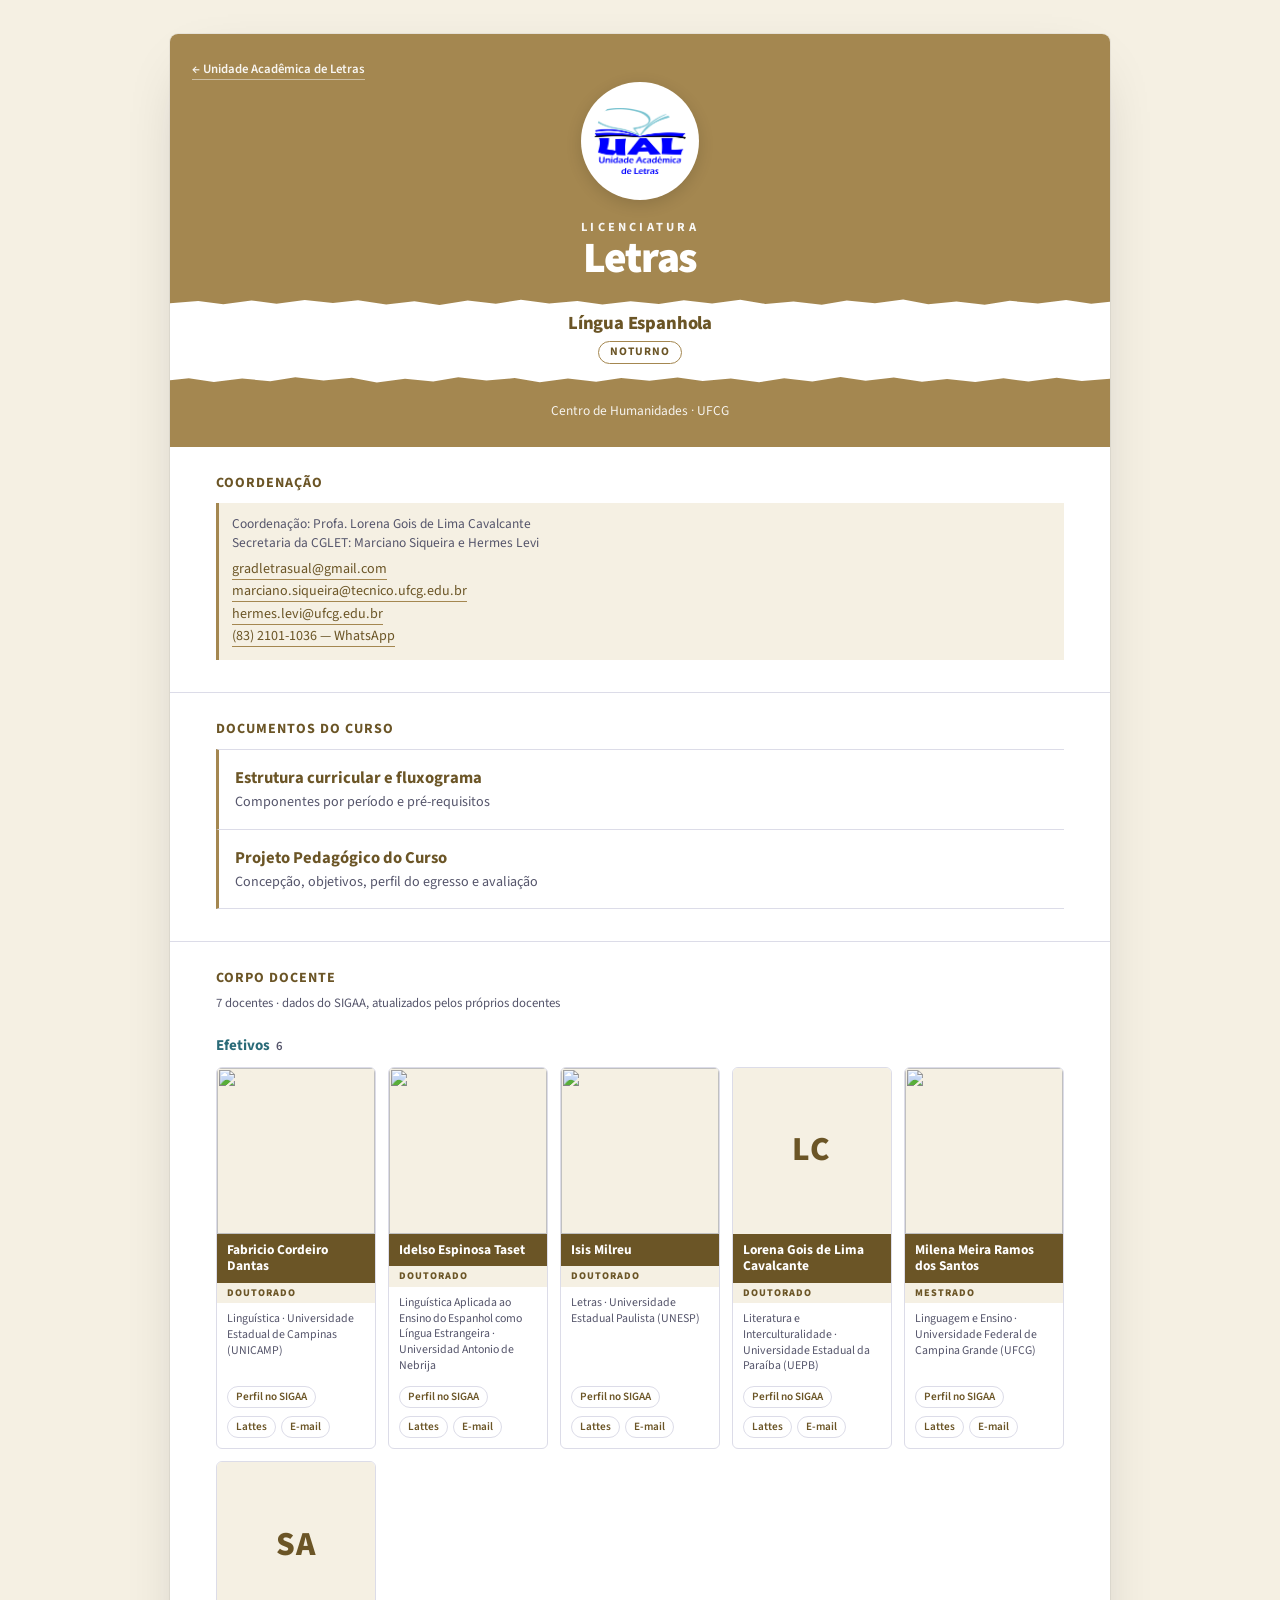
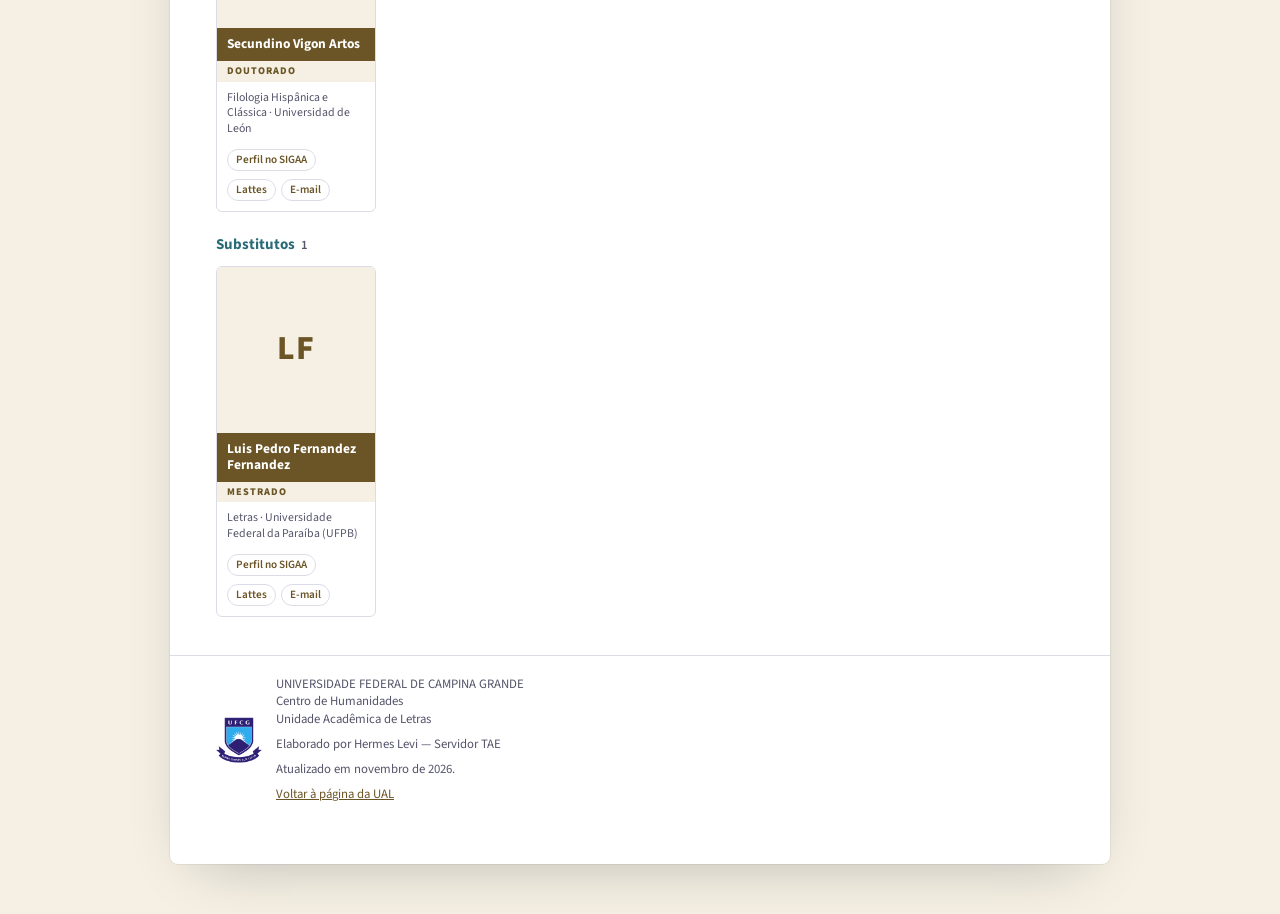
==== cursos/espanhol/index.html @ cb552399 "Capa no estilo do guia e docentes em grade de fotos Capa: selo da UAL em circulo branco, Licenciatur" ====
<!DOCTYPE html>
<html lang="pt-BR">
<head>
<meta charset="utf-8">
<meta name="viewport" content="width=device-width, initial-scale=1">
<title>Letras — Língua Espanhola (noturno) · UAL/CH · UFCG</title>
<meta name="description" content="Letras — Língua Espanhola — noturno. Estrutura curricular, Projeto Pedagógico, coordenação e corpo docente. Unidade Acadêmica de Letras, UFCG.">
<link rel="preconnect" href="https://fonts.googleapis.com">
<link rel="preconnect" href="https://fonts.gstatic.com" crossorigin>
<link href="https://fonts.googleapis.com/css2?family=Source+Sans+3:wght@400;600;700;900&display=swap" rel="stylesheet">
<link rel="stylesheet" href="../../assets/estilo.css">
<style>
  :root{--cor:#A48750;--cor-escura:#6B5526;--cor-clara:#F5F0E3}
</style>
</head>
<body>

<main class="pagina">

  <div class="capa">
    <a class="voltar" href="../../">&larr; Unidade Acadêmica de Letras</a>
    <img class="selo" src="[data-uri]" alt="">
    <p class="licenciatura">Licenciatura</p>
    <h1>Letras</h1>
    <svg class="rasgo" viewBox="0 0 300 12" preserveAspectRatio="none" aria-hidden="true">
      <path d="M0 12 L0 6.2 L9 4.1 L17 7.3 L26 3.4 L34 6.8 L43 2.9 L52 6.1 L60 3.2 L69 7.4 L78 4.3 L86 7.9 L95 3.6 L104 6.7 L112 2.8 L121 6.4 L130 3.9 L138 7.6 L147 4.2 L156 7.1 L164 3.3 L173 6.6 L182 2.7 L190 6.9 L199 4.4 L208 7.8 L216 3.5 L225 6.3 L234 2.6 L242 7.2 L251 4.6 L260 7.7 L268 3.8 L277 6.5 L286 2.9 L294 6.8 L300 4.7 L300 12 Z" fill="var(--papel)"/>
    </svg>
    <div class="faixa-curso">
      <span class="idioma">Língua Espanhola</span>
      <span class="turno">Noturno</span>
    </div>
    <svg class="rasgo rasgo-fim" viewBox="0 0 300 12" preserveAspectRatio="none" aria-hidden="true">
      <path d="M0 0 L0 5.8 L9 7.9 L17 4.7 L26 8.6 L34 5.2 L43 9.1 L52 5.9 L60 8.8 L69 4.6 L78 7.7 L86 4.1 L95 8.4 L104 5.3 L112 9.2 L121 5.6 L130 8.1 L138 4.4 L147 7.8 L156 4.9 L164 8.7 L173 5.4 L182 9.3 L190 5.1 L199 7.6 L208 4.2 L216 8.5 L225 5.7 L234 9.4 L242 4.8 L251 7.4 L260 4.3 L268 8.2 L277 5.5 L286 9.1 L294 5.2 L300 7.3 L300 0 Z" fill="var(--papel)"/>
    </svg>
    <p class="unidade">Centro de Humanidades &middot; UFCG</p>
  </div>

  <section class="grupo">
    <h2>Coordenação</h2>
    <div class="ficha">
      <p>Coordenação: Profa. Lorena Gois de Lima Cavalcante<br>Secretaria da CGLET: Marciano Siqueira e Hermes Levi</p>
      <ul>
        <li><a href="mailto:gradletrasual@gmail.com">gradletrasual@gmail.com</a></li>
        <li><a href="mailto:marciano.siqueira@tecnico.ufcg.edu.br">marciano.siqueira@tecnico.ufcg.edu.br</a></li>
        <li><a href="mailto:hermes.levi@ufcg.edu.br">hermes.levi@ufcg.edu.br</a></li>
        <li><a href="https://wa.me/558321011036" target="_blank" rel="noopener">(83) 2101-1036 &mdash; WhatsApp</a></li>
      </ul>
    </div>
  </section>

  <section class="grupo">
    <h2>Documentos do curso</h2>
    <nav class="links" aria-label="Documentos do curso">
      <a class="link" href="../../arquivos/cursos-de-letras/letras-lingua-espanhola-noturno.pdf" target="_blank" rel="noopener">
        <span class="rotulo">Estrutura curricular e fluxograma</span>
        <span class="nota">Componentes por período e pré-requisitos</span>
      </a>
      <a class="link" href="../../arquivos/cursos-de-letras/ppc-letras-lingua-espanhola-noturno.pdf" target="_blank" rel="noopener">
        <span class="rotulo">Projeto Pedagógico do Curso</span>
        <span class="nota">Concepção, objetivos, perfil do egresso e avaliação</span>
      </a>
    </nav>
  </section>

  <section class="grupo">
    <h2>Corpo docente</h2>
    <p class="aviso">7 docentes &middot; dados do SIGAA, atualizados pelos próprios docentes</p>
    <h3 class="subtitulo">Efetivos<span>6</span></h3>
    <ul class="docentes">
      <li class="docente">
        <img class="retrato" src="https://arquivos.ufcg.edu.br/arquivos/2026252011a839233973256a4e65fafc6/Screenshot_20260323_003712_Instagram.jpg" alt="" loading="lazy" referrerpolicy="no-referrer">
        <div class="corpo">
          <p class="nome">Fabricio Cordeiro Dantas</p>
          <span class="grau">Doutorado</span>
          <p class="areas">Linguística · Universidade Estadual de Campinas (UNICAMP)</p>
          <ul class="vias">
            <li><a href="https://sigaa.ufcg.edu.br/sigaa/public/docente/portal.jsf?siape=1807987" target="_blank" rel="noopener">Perfil no SIGAA</a></li>
            <li><a href="http://lattes.cnpq.br/4317349804056277" target="_blank" rel="noopener">Lattes</a></li>
            <li><a href="mailto:fabricio19@hotmail.com">E-mail</a></li>
          </ul>
        </div>
      </li>
      <li class="docente">
        <img class="retrato" src="https://arquivos.ufcg.edu.br/arquivos/20260681676b492347512cc8b05a717d2/foto.jpg" alt="" loading="lazy" referrerpolicy="no-referrer">
        <div class="corpo">
          <p class="nome">Idelso Espinosa Taset</p>
          <span class="grau">Doutorado</span>
          <p class="areas">Linguística Aplicada ao Ensino do Espanhol como Língua Estrangeira · Universidad Antonio de Nebrija</p>
          <ul class="vias">
            <li><a href="https://sigaa.ufcg.edu.br/sigaa/public/docente/portal.jsf?siape=2192683" target="_blank" rel="noopener">Perfil no SIGAA</a></li>
            <li><a href="http://lattes.cnpq.br/2636005288639730" target="_blank" rel="noopener">Lattes</a></li>
            <li><a href="mailto:etileitura@gmail.com">E-mail</a></li>
          </ul>
        </div>
      </li>
      <li class="docente">
        <img class="retrato" src="https://arquivos.ufcg.edu.br/arquivos/202621224488f22475578d89fc6a52b2f/Isis_-_foto.jpeg" alt="" loading="lazy" referrerpolicy="no-referrer">
        <div class="corpo">
          <p class="nome">Isis Milreu</p>
          <span class="grau">Doutorado</span>
          <p class="areas">Letras · Universidade Estadual Paulista (UNESP)</p>
          <ul class="vias">
            <li><a href="https://sigaa.ufcg.edu.br/sigaa/public/docente/portal.jsf?siape=1800022" target="_blank" rel="noopener">Perfil no SIGAA</a></li>
            <li><a href="http://lattes.cnpq.br/8660552379109188" target="_blank" rel="noopener">Lattes</a></li>
            <li><a href="mailto:imilreu@gmail.com">E-mail</a></li>
          </ul>
        </div>
      </li>
      <li class="docente">
        <div class="semfoto" aria-hidden="true">LC</div>
        <div class="corpo">
          <p class="nome">Lorena Gois de Lima Cavalcante</p>
          <span class="grau">Doutorado</span>
          <p class="areas">Literatura e Interculturalidade · Universidade Estadual da Paraíba (UEPB)</p>
          <ul class="vias">
            <li><a href="https://sigaa.ufcg.edu.br/sigaa/public/docente/portal.jsf?siape=1779735" target="_blank" rel="noopener">Perfil no SIGAA</a></li>
            <li><a href="http://lattes.cnpq.br/8017793000827253" target="_blank" rel="noopener">Lattes</a></li>
            <li><a href="mailto:llorylima@yahoo.com.br">E-mail</a></li>
          </ul>
        </div>
      </li>
      <li class="docente">
        <img class="retrato" src="https://arquivos.ufcg.edu.br/arquivos/2024121050471b207138047e7d21deae2/FOTO_A.jpg" alt="" loading="lazy" referrerpolicy="no-referrer">
        <div class="corpo">
          <p class="nome">Milena Meira Ramos dos Santos</p>
          <span class="grau">Mestrado</span>
          <p class="areas">Linguagem e Ensino · Universidade Federal de Campina Grande (UFCG)</p>
          <ul class="vias">
            <li><a href="https://sigaa.ufcg.edu.br/sigaa/public/docente/portal.jsf?siape=1801753" target="_blank" rel="noopener">Perfil no SIGAA</a></li>
            <li><a href="http://lattes.cnpq.br/4252347093445172" target="_blank" rel="noopener">Lattes</a></li>
            <li><a href="mailto:milena.mr@gmail.com">E-mail</a></li>
          </ul>
        </div>
      </li>
      <li class="docente">
        <div class="semfoto" aria-hidden="true">SA</div>
        <div class="corpo">
          <p class="nome">Secundino Vigon Artos</p>
          <span class="grau">Doutorado</span>
          <p class="areas">Filologia Hispânica e Clássica · Universidad de León</p>
          <ul class="vias">
            <li><a href="https://sigaa.ufcg.edu.br/sigaa/public/docente/portal.jsf?siape=1071922" target="_blank" rel="noopener">Perfil no SIGAA</a></li>
            <li><a href="http://lattes.cnpq.br/9777041327467174" target="_blank" rel="noopener">Lattes</a></li>
            <li><a href="mailto:secundinoufcg@gmail.com">E-mail</a></li>
          </ul>
        </div>
      </li>
    </ul>
    <h3 class="subtitulo">Substitutos<span>1</span></h3>
    <ul class="docentes">
      <li class="docente">
        <div class="semfoto" aria-hidden="true">LF</div>
        <div class="corpo">
          <p class="nome">Luis Pedro Fernandez Fernandez</p>
          <span class="grau">Mestrado</span>
          <p class="areas">Letras · Universidade Federal da Paraíba (UFPB)</p>
          <ul class="vias">
            <li><a href="https://sigaa.ufcg.edu.br/sigaa/public/docente/portal.jsf?siape=1363119" target="_blank" rel="noopener">Perfil no SIGAA</a></li>
            <li><a href="http://lattes.cnpq.br/7218208818245071" target="_blank" rel="noopener">Lattes</a></li>
            <li><a href="mailto:luisfernaf@gmail.com">E-mail</a></li>
          </ul>
        </div>
      </li>
    </ul>
  </section>

  <footer>
    <img src="[data-uri]" alt="">
    <div class="creditos">
      <p>UNIVERSIDADE FEDERAL DE CAMPINA GRANDE<br>Centro de Humanidades<br>Unidade Acadêmica de Letras</p>
      <p>Elaborado por Hermes Levi — Servidor TAE</p>
      <p>Atualizado em novembro de 2026.</p>
      <p><a href="../../">Voltar à página da UAL</a></p>
    </div>
  </footer>

</main>
</body>
</html>
---- assets/estilo.css ----
/* ---------------------------------------------------------------
   UAL/CH — estilo compartilhado
   As cores de cada curso entram por variáveis definidas na página:
   --cor (marca), --cor-escura (texto), --cor-clara (fundos)
   --------------------------------------------------------------- */
:root{
  --azul:#0000FF;
  --azul-fosco:#26418F;
  --verde-livro:#2A6B78;
  --azul-livro:#78C2CF;
  --azul-livro-claro:#E4F2F5;
  --tinta:#0C0C1A;
  --tinta-suave:#55556B;
  --papel:#FFFFFF;
  --linha:#DCDCE8;
  /* padrão, sobrescrito em cada curso */
  --cor:#0000FF;
  --cor-escura:#26418F;
  --cor-clara:#E4F2F5;
}
*{box-sizing:border-box}
html{-webkit-text-size-adjust:100%}
body{
  margin:0;
  /* o fundo recebe a cor do curso, bem diluída; a folha fica branca por cima */
  background:var(--cor-clara);
  background-attachment:fixed;
  color:var(--tinta);
  font-family:"Source Sans 3",-apple-system,BlinkMacSystemFont,"Segoe UI",Roboto,sans-serif;
  font-size:17px;
  line-height:1.45;
  -webkit-font-smoothing:antialiased;
}
/* a .pagina nao tem recuo lateral: quem recua sao os filhos.
   Assim a capa ocupa a largura toda sem margem negativa, que
   estourava a tela em telas estreitas. */
.pagina{
  max-width:560px;
  margin:0 auto;
  padding:0 0 60px;
  background:var(--papel);
  box-shadow:0 0 0 1px rgba(12,12,26,.05), 0 20px 60px -28px rgba(12,12,26,.30);
}
.pagina > section,
.pagina > footer{padding-left:22px;padding-right:22px}

/* ---------- telas largas: aproveita o espaço lateral ---------- */
@media (min-width:1000px){
  body{padding:34px 0 50px}
  .pagina{max-width:940px;border-radius:8px;overflow:hidden}
  .pagina > section,
  .pagina > footer{padding-left:46px;padding-right:46px}
  .capa{padding:46px 46px 40px}
  .capa h1{font-size:2.4rem}
}

/* ---------- capa do curso ----------
   Estrutura inspirada nos guias informativos: selo da UAL em circulo
   branco, "Licenciatura", o nome grande e o idioma numa faixa clara. */
.capa{
  background:var(--cor);
  color:#fff;
  padding:26px 22px 26px;
  text-align:center;
}
.capa .voltar{
  display:inline-block;
  float:left;
  font-size:.8rem;
  font-weight:600;
  color:#fff;
  text-decoration:none;
  opacity:.92;
  border-bottom:1px solid rgba(255,255,255,.5);
}
.capa .voltar:hover{opacity:1}
.capa .selo{
  display:block;
  clear:both;
  width:118px;
  height:118px;
  margin:22px auto 0;
  padding:13px;
  background:#fff;
  border-radius:50%;
  object-fit:contain;
  box-shadow:0 4px 16px rgba(0,0,0,.14);
}
.capa .licenciatura{
  margin:18px 0 0;
  font-size:.78rem;
  font-weight:700;
  letter-spacing:.26em;
  text-transform:uppercase;
  opacity:.94;
}
.capa h1{
  margin:1px 0 0;
  font-size:2.7rem;
  line-height:1.02;
  font-weight:900;
  letter-spacing:-.03em;
}
/* borda irregular em SVG: o efeito de papel rasgado do guia,
   sem virar imagem — escala em qualquer largura e pesa ~1 KB */
.rasgo{
  display:block;
  width:calc(100% + 44px);
  margin:16px -22px -1px;
  height:12px;
}
.rasgo-fim{margin:-1px -22px 0;transform:scaleX(-1)}
.faixa-curso{
  margin:0 -22px;
  padding:4px 22px 10px;
  background:var(--papel);
  color:var(--cor-escura);
}
.faixa-curso .idioma{
  display:block;
  font-size:1.16rem;
  font-weight:800;
  line-height:1.2;
  letter-spacing:-.01em;
}
.faixa-curso .turno{
  display:inline-block;
  margin-top:7px;
  padding:2px 11px;
  border:1.5px solid var(--cor);
  border-radius:999px;
  font-size:.72rem;
  font-weight:700;
  letter-spacing:.08em;
  text-transform:uppercase;
  color:var(--cor-escura);
}
.capa .unidade{margin:16px 0 0;font-size:.84rem;opacity:.9}

/* ---------- blocos ---------- */
.grupo{margin-top:32px;padding-top:26px;border-top:1px solid var(--linha)}
.grupo:first-of-type{margin-top:26px;padding-top:0;border-top:0}
.grupo h2{
  margin:0 0 10px;
  font-size:.88rem;
  font-weight:700;
  letter-spacing:.07em;
  text-transform:uppercase;
  color:var(--cor-escura);
}
.grupo .aviso{margin:-4px 0 12px;font-size:.8rem;color:var(--tinta-suave)}

.ficha{
  margin:0 0 4px;
  padding:11px 13px;
  background:var(--cor-clara);
  border-left:3px solid var(--cor);
}
.ficha p{margin:0;font-size:.84rem;color:var(--tinta-suave)}
.ficha ul{list-style:none;padding:0;margin:6px 0 0;font-size:.88rem}
.ficha li{margin:0 0 2px}
.ficha a{color:var(--cor-escura);text-decoration:none;border-bottom:1px solid var(--cor)}
.ficha a:hover{border-bottom-width:2px}
.ficha a:focus-visible{outline:2px solid var(--cor);outline-offset:2px}

/* ---------- links de documento ---------- */
.links{display:flex;flex-direction:column}
.link{
  display:block;
  padding:16px 14px 16px 16px;
  border-bottom:1px solid var(--linha);
  border-left:3px solid var(--cor);
  color:inherit;
  text-decoration:none;
  transition:background-color .16s ease;
}
.link:first-child{border-top:1px solid var(--linha)}
.link:hover,.link:focus-visible{background:var(--cor-clara)}
.link:focus-visible{outline:2px solid var(--cor);outline-offset:2px}
.rotulo{display:block;font-size:1.04rem;font-weight:700;color:var(--cor-escura)}
.nota{display:block;margin-top:2px;font-size:.88rem;color:var(--tinta-suave)}
.link.pendente{cursor:default}
.link.pendente:hover{background:transparent}
.pendente .rotulo{color:var(--tinta-suave)}
.pendente .rotulo::after{
  content:"em breve";
  display:inline-block;margin-left:8px;padding:1px 7px;
  border:1px solid var(--linha);border-radius:3px;
  font-size:.66rem;font-weight:600;color:var(--tinta-suave);vertical-align:middle;
}

/* ---------- docentes ---------- */
.subtitulo{
  margin:22px 0 10px;
  font-size:.94rem;
  font-weight:700;
  color:var(--verde-livro);
}
.subtitulo span{
  font-weight:600;
  font-size:.8rem;
  color:var(--tinta-suave);
  margin-left:6px;
}
/* ---------- grade de docentes ----------
   Retrato em cima, plaquinha escura com o nome, dados abaixo. */
.docentes{
  list-style:none;padding:0;margin:0;
  display:grid;
  grid-template-columns:repeat(auto-fill,minmax(158px,1fr));
  gap:12px;
  align-items:start;
}
.docente{
  display:flex;flex-direction:column;
  padding:0;
  border:1px solid var(--linha);
  border-radius:6px;
  overflow:hidden;
  background:#fff;
  height:100%;
}
.docente .retrato{
  display:block;width:100%;height:166px;
  object-fit:cover;object-position:center 22%;
  background:var(--cor-clara);
  border:0;border-radius:0;
}
.docente .semfoto{
  width:100%;height:166px;
  background:var(--cor-clara);
  color:var(--cor-escura);
  display:flex;align-items:center;justify-content:center;
  font-size:2.1rem;font-weight:800;letter-spacing:.03em;
}
.docente .corpo{display:flex;flex-direction:column;flex:1;min-width:0}
.docente .nome{
  margin:0;
  background:var(--cor-escura);color:#fff;
  padding:8px 10px;
  font-size:.84rem;font-weight:700;line-height:1.22;
}
.docente .grau{
  display:block;
  background:var(--cor-clara);color:var(--cor-escura);
  padding:3px 10px;
  font-size:.64rem;font-weight:800;
  letter-spacing:.1em;text-transform:uppercase;
}
.docente .areas{
  margin:0;padding:8px 10px 0;
  font-size:.74rem;color:var(--tinta-suave);line-height:1.32;
}
.docente .vias{
  list-style:none;margin:auto 0 0;padding:9px 10px 10px;
  display:flex;flex-wrap:wrap;gap:5px;
}
.docente .vias a{
  display:inline-block;padding:2px 8px;
  border:1px solid var(--linha);border-radius:999px;
  font-size:.7rem;font-weight:600;
  color:var(--cor-escura);text-decoration:none;
}
.docente .vias a:hover{border-color:var(--cor);background:var(--cor-clara)}
.docente .vias a:focus-visible{outline:2px solid var(--cor);outline-offset:2px}

/* ---------- rodapé ---------- */
footer{
  margin-top:38px;padding-top:20px;
  border-top:1px solid var(--linha);
  display:flex;align-items:center;gap:14px;
}
footer img{width:46px;height:auto;flex:none}
footer p{margin:0;font-size:.8rem;color:var(--tinta-suave);line-height:1.35}
.creditos p + p{margin-top:8px}
footer a{color:var(--cor-escura)}

@media (prefers-reduced-motion:reduce){*{transition:none !important}}
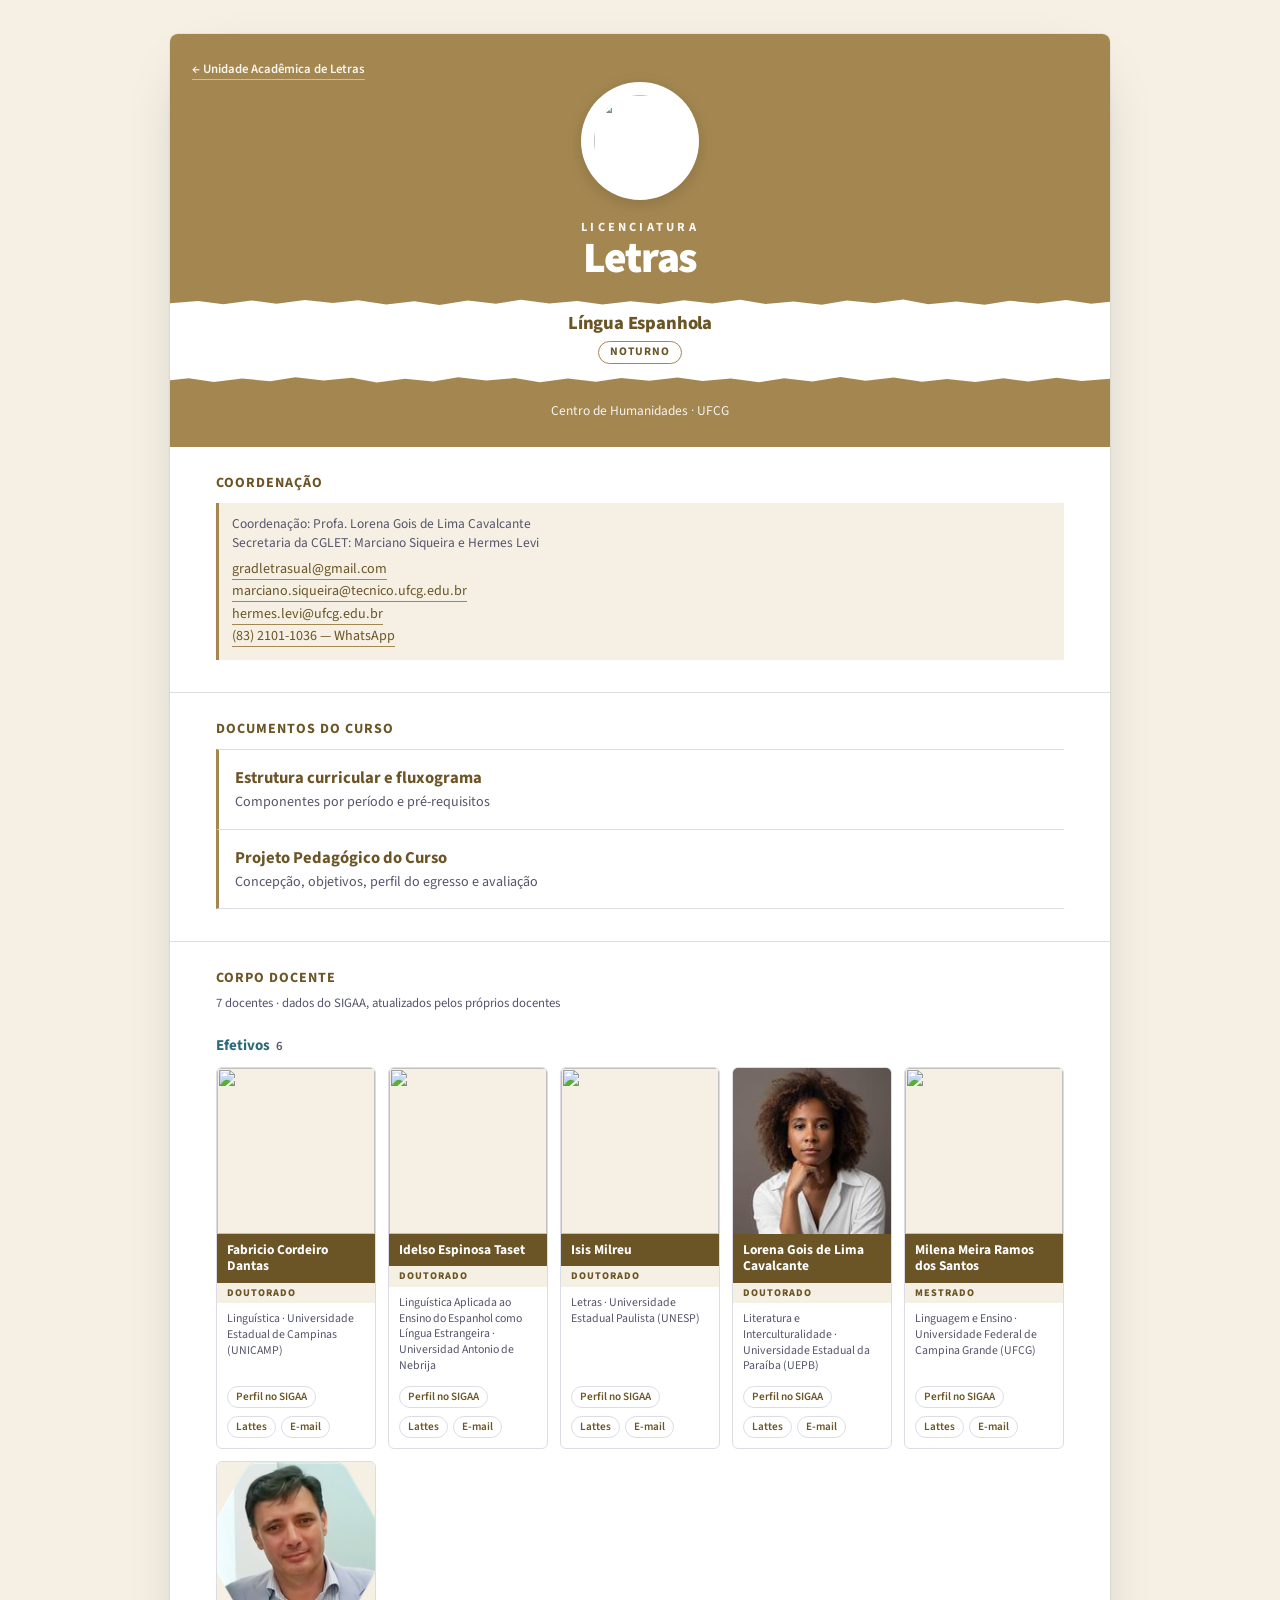
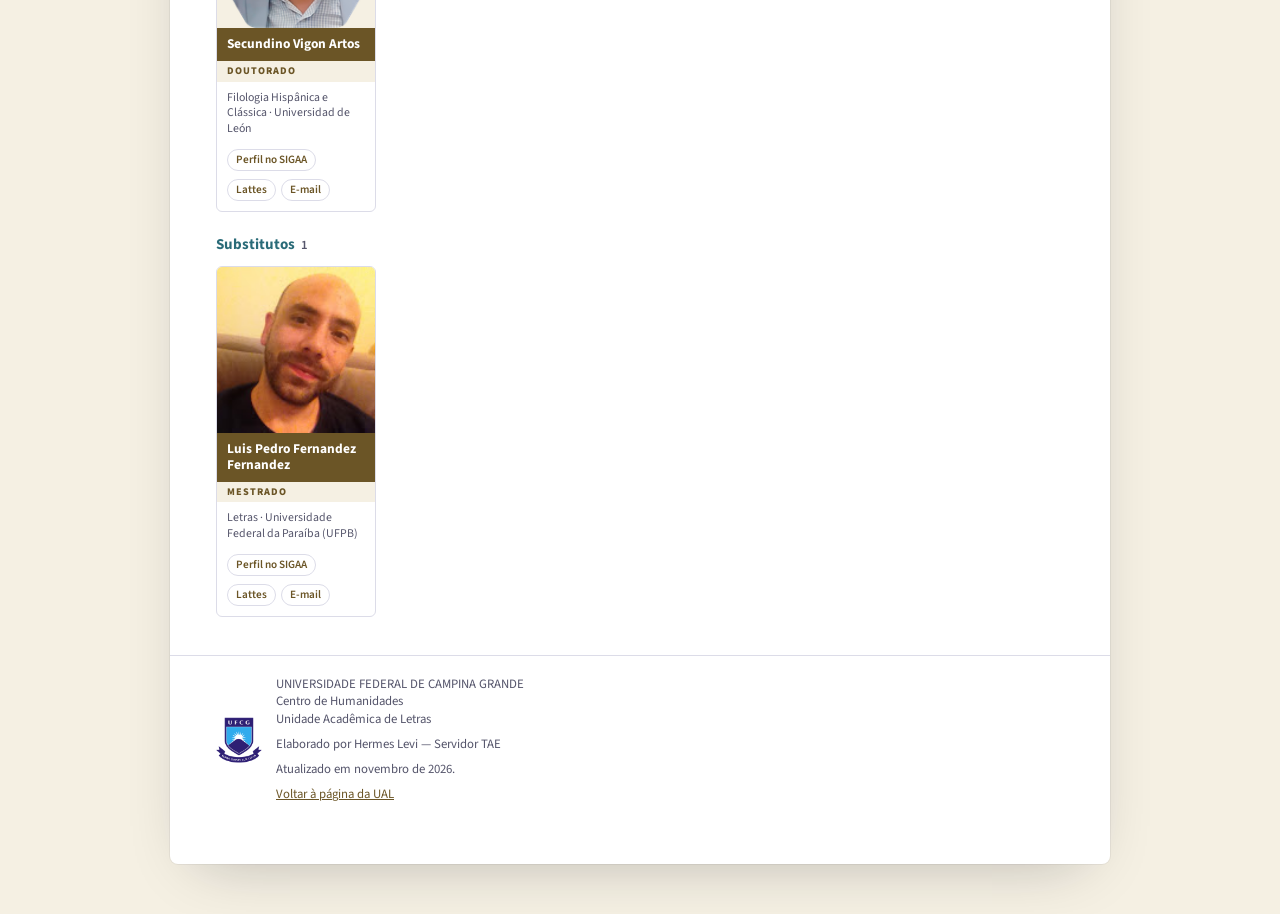
==== commit bf92094a: "Usa fotos dos guias informativos para quem nao tem foto no SIGAA Lorena Gois, Secundino Vigon e Luis" ====
--- a/cursos/espanhol/index.html
+++ b/cursos/espanhol/index.html
@@ -8,7 +8,7 @@
 <link rel="preconnect" href="https://fonts.googleapis.com">
 <link rel="preconnect" href="https://fonts.gstatic.com" crossorigin>
 <link href="https://fonts.googleapis.com/css2?family=Source+Sans+3:wght@400;600;700;900&display=swap" rel="stylesheet">
-<link rel="stylesheet" href="../../assets/estilo.css">
+<link rel="stylesheet" href="../../assets/estilo.css?v=20261105001005">
 <style>
   :root{--cor:#A48750;--cor-escura:#6B5526;--cor-clara:#F5F0E3}
 </style>
@@ -19,7 +19,7 @@
 
   <div class="capa">
     <a class="voltar" href="../../">&larr; Unidade Acadêmica de Letras</a>
-    <img class="selo" src="[data-uri]" alt="">
+    <img class="selo" src="" alt="">
     <p class="licenciatura">Licenciatura</p>
     <h1>Letras</h1>
     <svg class="rasgo" viewBox="0 0 300 12" preserveAspectRatio="none" aria-hidden="true">
@@ -107,7 +107,7 @@
         </div>
       </li>
       <li class="docente">
-        <div class="semfoto" aria-hidden="true">LC</div>
+        <img class="retrato" src="../../assets/docentes/lorena-gois-de-lima-cavalcante.jpg" alt="" loading="lazy">
         <div class="corpo">
           <p class="nome">Lorena Gois de Lima Cavalcante</p>
           <span class="grau">Doutorado</span>
@@ -133,7 +133,7 @@
         </div>
       </li>
       <li class="docente">
-        <div class="semfoto" aria-hidden="true">SA</div>
+        <img class="retrato" src="../../assets/docentes/secundino-vigon-artos.png" alt="" loading="lazy">
         <div class="corpo">
           <p class="nome">Secundino Vigon Artos</p>
           <span class="grau">Doutorado</span>
@@ -149,7 +149,7 @@
     <h3 class="subtitulo">Substitutos<span>1</span></h3>
     <ul class="docentes">
       <li class="docente">
-        <div class="semfoto" aria-hidden="true">LF</div>
+        <img class="retrato" src="../../assets/docentes/luis-pedro-fernandez-fernandez.png" alt="" loading="lazy">
         <div class="corpo">
           <p class="nome">Luis Pedro Fernandez Fernandez</p>
           <span class="grau">Mestrado</span>
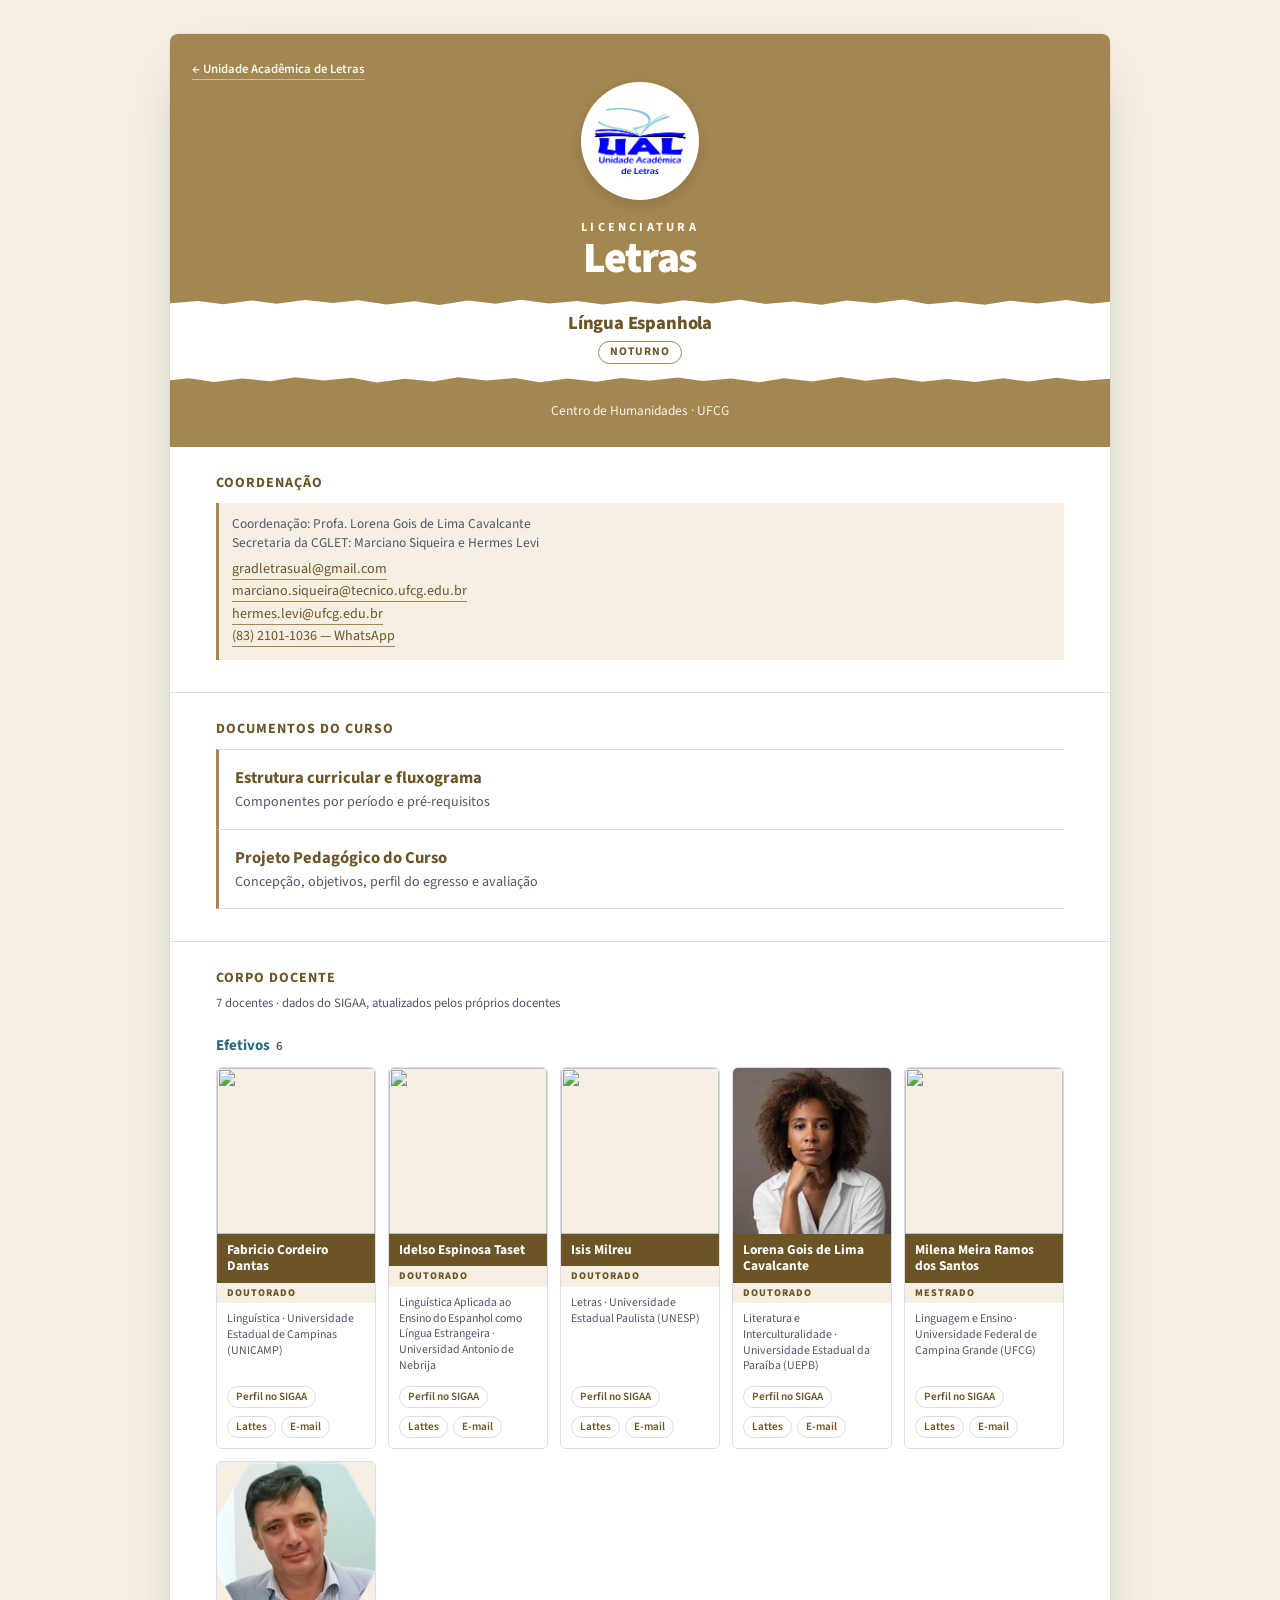
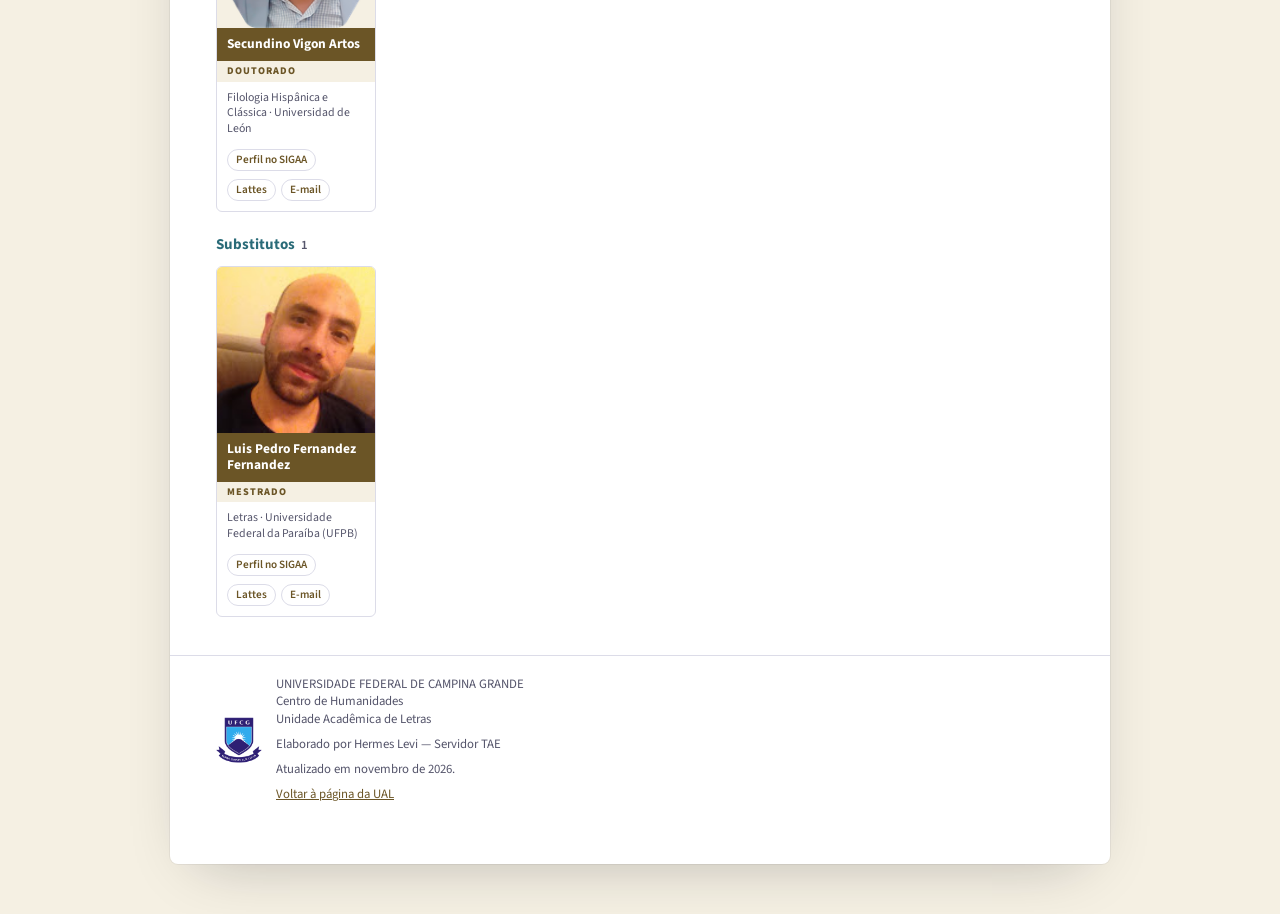
==== commit 69a2b596: "Corrige a logo nas paginas de curso e inclui o CALET O gerador procurava a logo por class="marca", n" ====
--- a/cursos/espanhol/index.html
+++ b/cursos/espanhol/index.html
@@ -19,7 +19,7 @@
 
   <div class="capa">
     <a class="voltar" href="../../">&larr; Unidade Acadêmica de Letras</a>
-    <img class="selo" src="" alt="">
+    <img class="selo" src="[data-uri]" alt="">
     <p class="licenciatura">Licenciatura</p>
     <h1>Letras</h1>
     <svg class="rasgo" viewBox="0 0 300 12" preserveAspectRatio="none" aria-hidden="true">
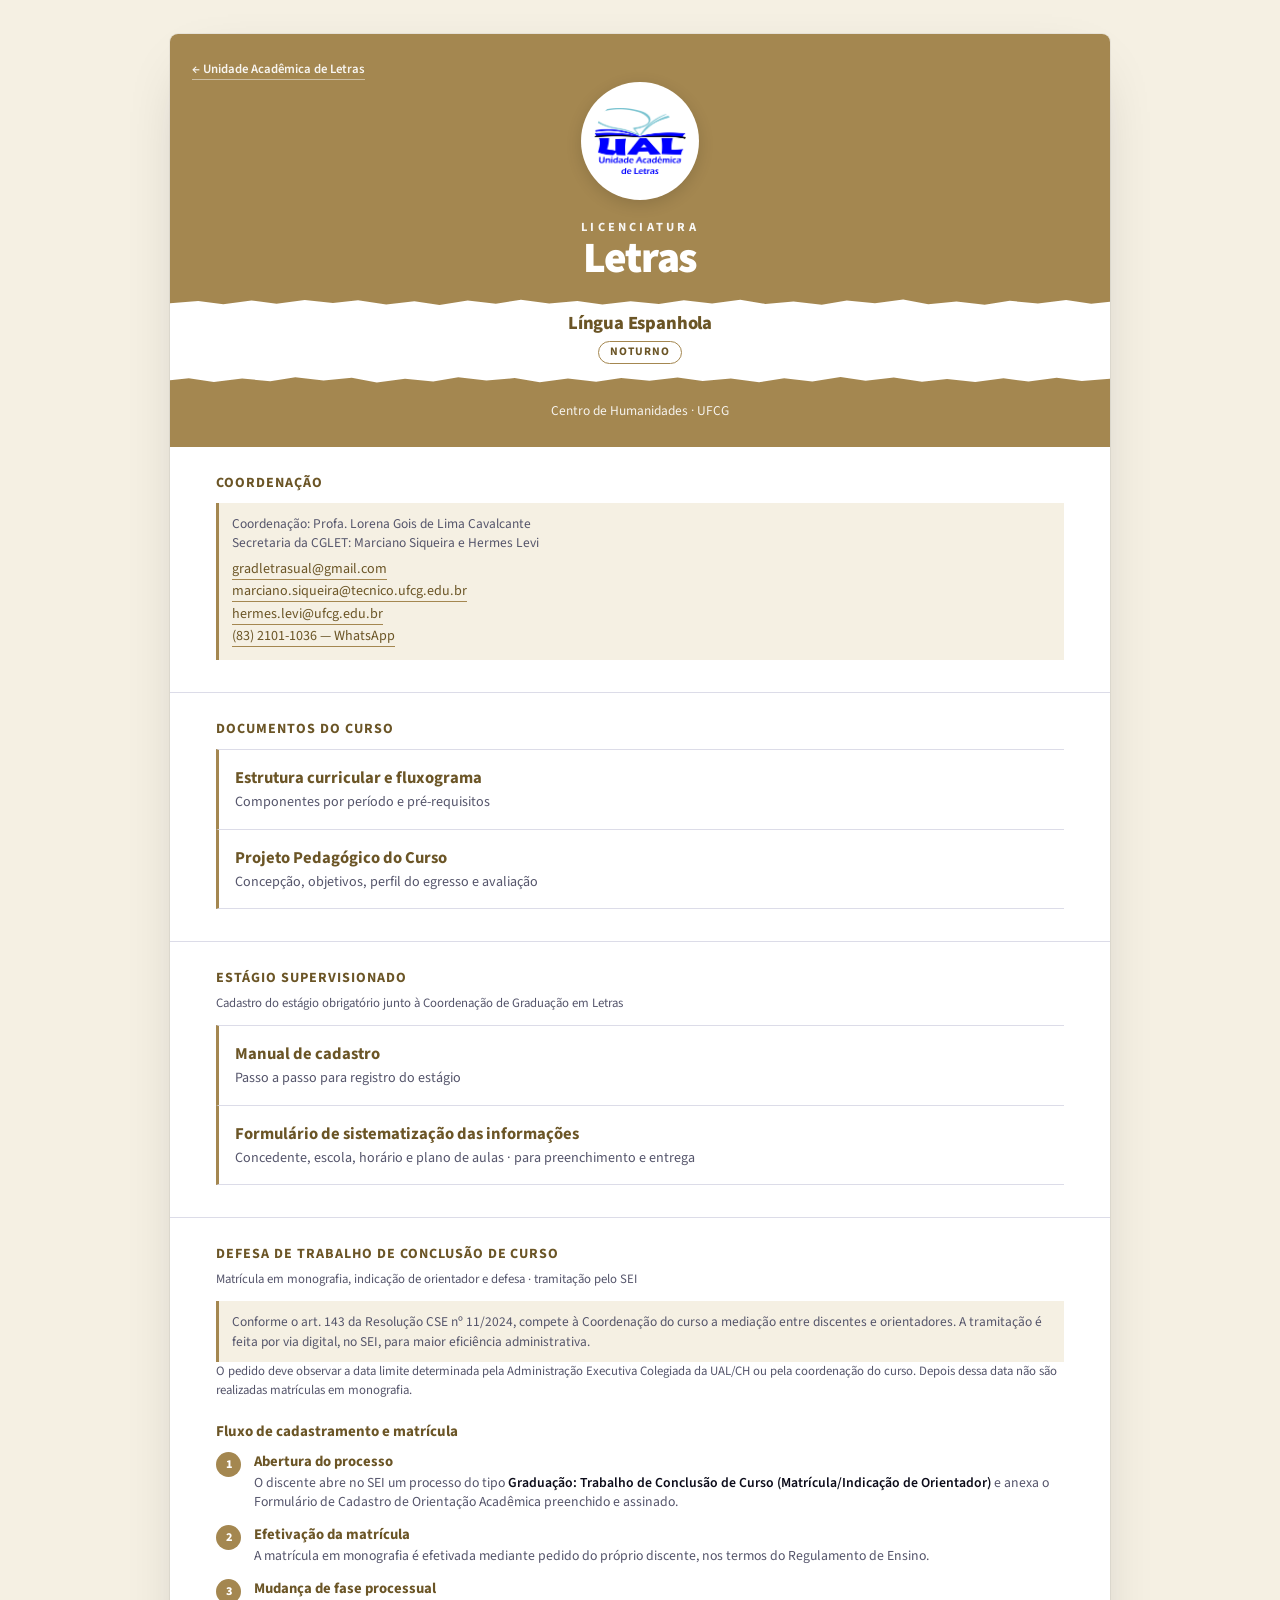
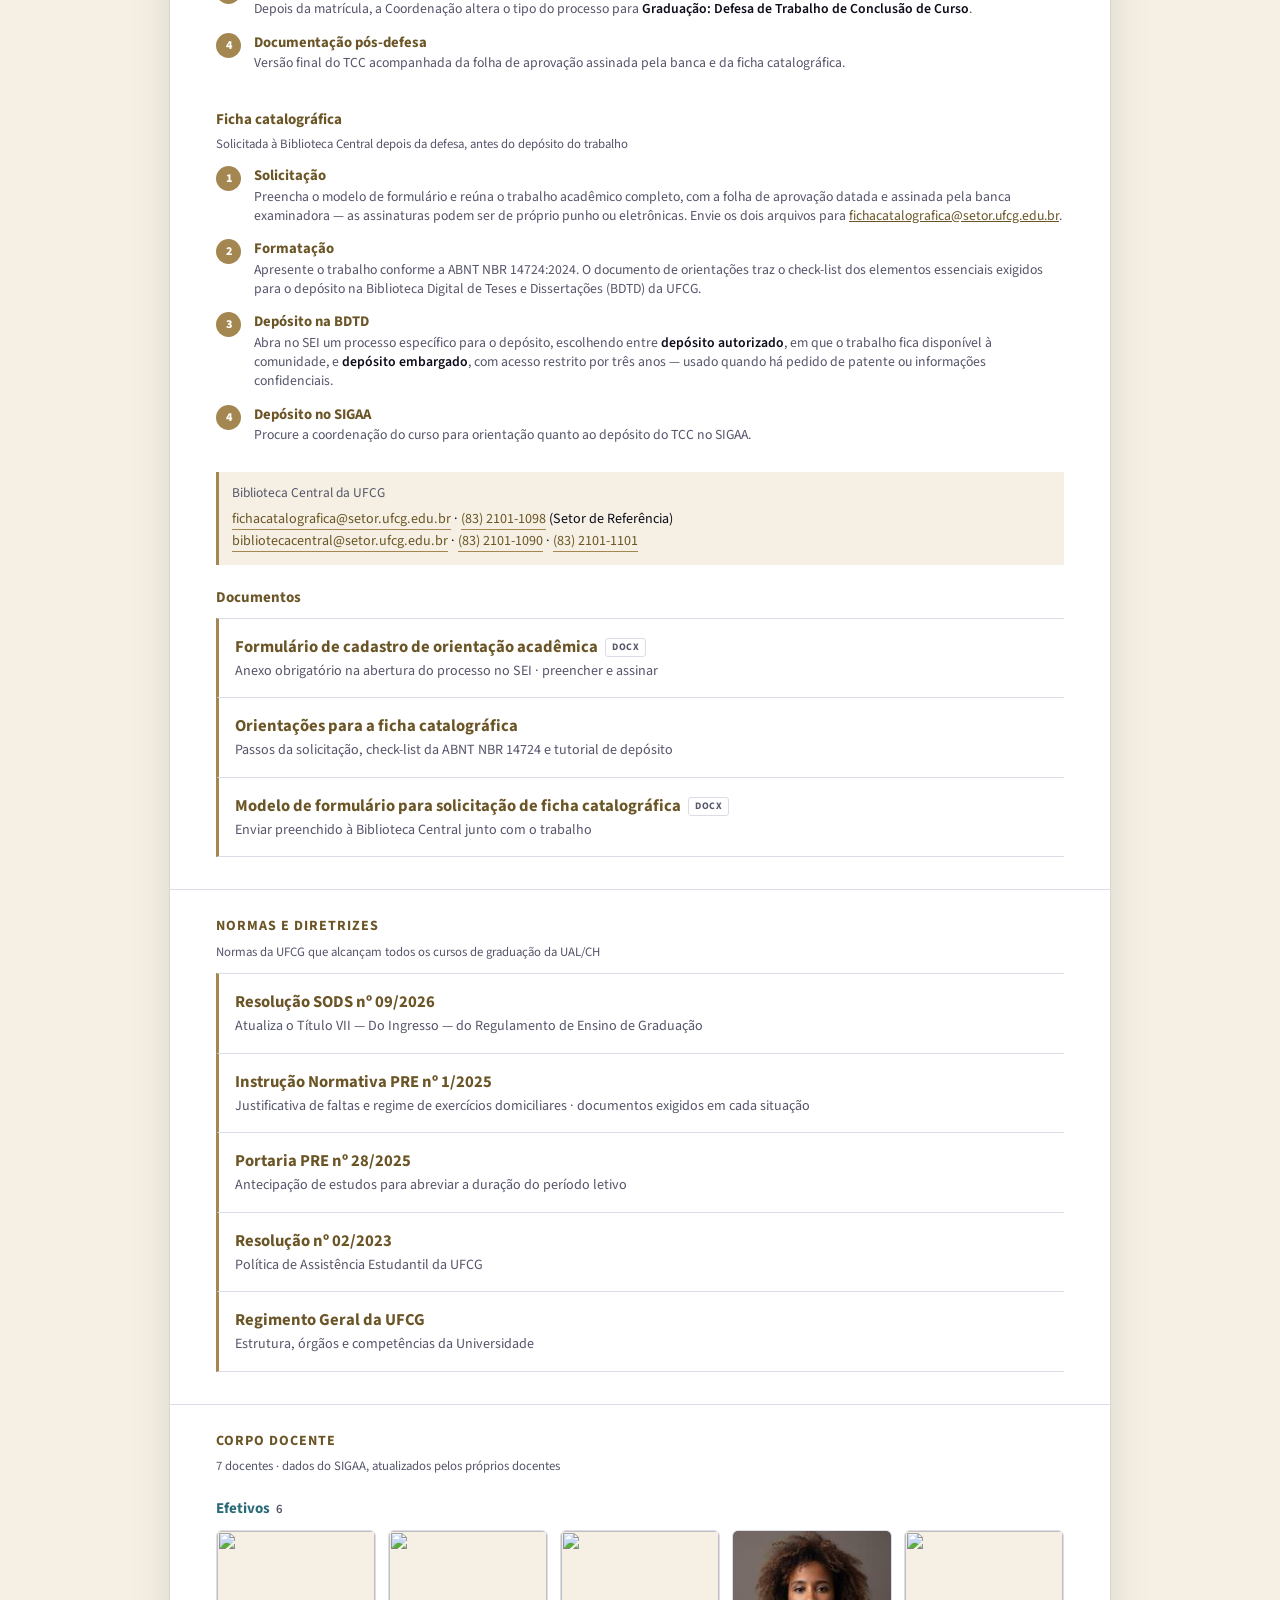
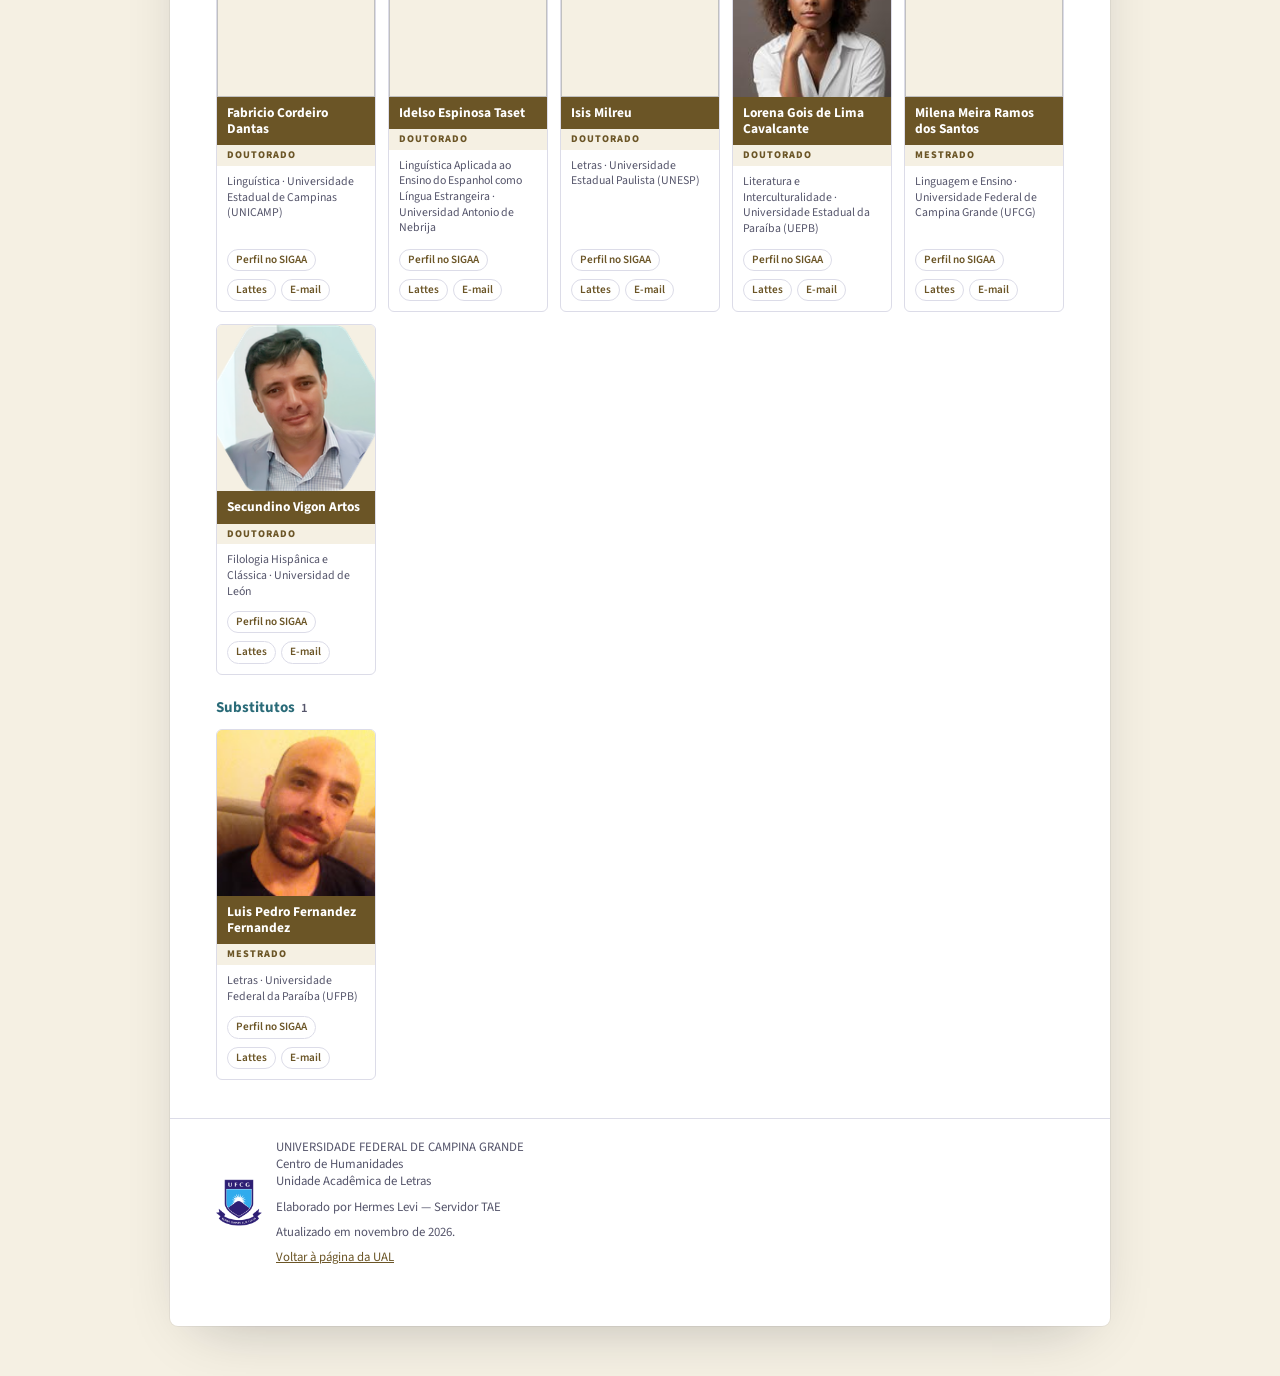
==== commit 601a9716: "Acrescenta estagio, defesa de TCC e normas gerais nas paginas de curso Os tres blocos sao iguais nos" ====
--- a/cursos/espanhol/index.html
+++ b/cursos/espanhol/index.html
@@ -8,7 +8,7 @@
 <link rel="preconnect" href="https://fonts.googleapis.com">
 <link rel="preconnect" href="https://fonts.gstatic.com" crossorigin>
 <link href="https://fonts.googleapis.com/css2?family=Source+Sans+3:wght@400;600;700;900&display=swap" rel="stylesheet">
-<link rel="stylesheet" href="../../assets/estilo.css?v=20261105001005">
+<link rel="stylesheet" href="../../assets/estilo.css?v=20261105102138">
 <style>
   :root{--cor:#A48750;--cor-escura:#6B5526;--cor-clara:#F5F0E3}
 </style>
@@ -63,6 +63,120 @@
   </section>
 
   <section class="grupo">
+    <h2>Estágio Supervisionado</h2>
+    <p class="aviso">Cadastro do estágio obrigatório junto à Coordenação de Graduação em Letras</p>
+    <nav class="links" aria-label="Estágio supervisionado">
+      <a class="link" href="../../arquivos/estagios/manual-de-cadastro-de-estagio.pdf" target="_blank" rel="noopener">
+        <span class="rotulo">Manual de cadastro</span>
+        <span class="nota">Passo a passo para registro do estágio</span>
+      </a>
+      <a class="link" href="../../arquivos/estagios/formulario-de-cadastro-de-estagio.pdf" target="_blank" rel="noopener">
+        <span class="rotulo">Formulário de sistematização das informações</span>
+        <span class="nota">Concedente, escola, horário e plano de aulas &middot; para preenchimento e entrega</span>
+      </a>
+    </nav>
+  </section>
+
+  <section class="grupo">
+    <h2>Defesa de Trabalho de Conclusão de Curso</h2>
+    <p class="aviso">Matrícula em monografia, indicação de orientador e defesa &middot; tramitação pelo SEI</p>
+    <div class="ficha">
+      <p>Conforme o art. 143 da Resolução CSE nº 11/2024, compete à Coordenação do curso a mediação entre discentes e orientadores. A tramitação é feita por via digital, no SEI, para maior eficiência administrativa.</p>
+    </div>
+    <p class="aviso">O pedido deve observar a data limite determinada pela Administração Executiva Colegiada da UAL/CH ou pela coordenação do curso. Depois dessa data não são realizadas matrículas em monografia.</p>
+
+    <h3>Fluxo de cadastramento e matrícula</h3>
+    <ol class="passos">
+      <li>
+        <b>Abertura do processo</b>
+        O discente abre no SEI um processo do tipo <i>Graduação: Trabalho de Conclusão de Curso (Matrícula/Indicação de Orientador)</i> e anexa o Formulário de Cadastro de Orientação Acadêmica preenchido e assinado.
+      </li>
+      <li>
+        <b>Efetivação da matrícula</b>
+        A matrícula em monografia é efetivada mediante pedido do próprio discente, nos termos do Regulamento de Ensino.
+      </li>
+      <li>
+        <b>Mudança de fase processual</b>
+        Depois da matrícula, a Coordenação altera o tipo do processo para <i>Graduação: Defesa de Trabalho de Conclusão de Curso</i>.
+      </li>
+      <li>
+        <b>Documentação pós-defesa</b>
+        Versão final do TCC acompanhada da folha de aprovação assinada pela banca e da ficha catalográfica.
+      </li>
+    </ol>
+
+    <h3>Ficha catalográfica</h3>
+    <p class="aviso">Solicitada à Biblioteca Central depois da defesa, antes do depósito do trabalho</p>
+    <ol class="passos">
+      <li>
+        <b>Solicitação</b>
+        Preencha o modelo de formulário e reúna o trabalho acadêmico completo, com a folha de aprovação datada e assinada pela banca examinadora &mdash; as assinaturas podem ser de próprio punho ou eletrônicas. Envie os dois arquivos para <a href="mailto:fichacatalografica@setor.ufcg.edu.br">fichacatalografica@setor.ufcg.edu.br</a>.
+      </li>
+      <li>
+        <b>Formatação</b>
+        Apresente o trabalho conforme a ABNT NBR 14724:2024. O documento de orientações traz o check-list dos elementos essenciais exigidos para o depósito na Biblioteca Digital de Teses e Dissertações (BDTD) da UFCG.
+      </li>
+      <li>
+        <b>Depósito na BDTD</b>
+        Abra no SEI um processo específico para o depósito, escolhendo entre <i>depósito autorizado</i>, em que o trabalho fica disponível à comunidade, e <i>depósito embargado</i>, com acesso restrito por três anos &mdash; usado quando há pedido de patente ou informações confidenciais.
+      </li>
+      <li>
+        <b>Depósito no SIGAA</b>
+        Procure a coordenação do curso para orientação quanto ao depósito do TCC no SIGAA.
+      </li>
+    </ol>
+    <div class="ficha">
+      <p>Biblioteca Central da UFCG</p>
+      <ul>
+        <li><a href="mailto:fichacatalografica@setor.ufcg.edu.br">fichacatalografica@setor.ufcg.edu.br</a> &middot; <a href="tel:+558321011098">(83) 2101-1098</a> (Setor de Referência)</li>
+        <li><a href="mailto:bibliotecacentral@setor.ufcg.edu.br">bibliotecacentral@setor.ufcg.edu.br</a> &middot; <a href="tel:+558321011090">(83) 2101-1090</a> &middot; <a href="tel:+558321011101">(83) 2101-1101</a></li>
+      </ul>
+    </div>
+
+    <h3>Documentos</h3>
+    <nav class="links" aria-label="Documentos da defesa de TCC">
+      <a class="link" href="../../arquivos/tcc/formulario-de-cadastro-de-orientacao-academica.docx" download>
+        <span class="rotulo">Formulário de cadastro de orientação acadêmica<span class="formato">DOCX</span></span>
+        <span class="nota">Anexo obrigatório na abertura do processo no SEI &middot; preencher e assinar</span>
+      </a>
+      <a class="link" href="../../arquivos/tcc/orientacoes-ficha-catalografica.pdf" target="_blank" rel="noopener">
+        <span class="rotulo">Orientações para a ficha catalográfica</span>
+        <span class="nota">Passos da solicitação, check-list da ABNT NBR 14724 e tutorial de depósito</span>
+      </a>
+      <a class="link" href="../../arquivos/tcc/modelo-de-formulario-para-solicitacao-de-ficha-catalografica.docx" download>
+        <span class="rotulo">Modelo de formulário para solicitação de ficha catalográfica<span class="formato">DOCX</span></span>
+        <span class="nota">Enviar preenchido à Biblioteca Central junto com o trabalho</span>
+      </a>
+    </nav>
+  </section>
+
+  <section class="grupo">
+    <h2>Normas e diretrizes</h2>
+    <p class="aviso">Normas da UFCG que alcançam todos os cursos de graduação da UAL/CH</p>
+    <nav class="links" aria-label="Normas e diretrizes">
+      <a class="link" href="../../arquivos/normas/resolucao-sods-09-2026-regulamento-de-ensino-titulo-vii.pdf" target="_blank" rel="noopener">
+        <span class="rotulo">Resolução SODS nº 09/2026</span>
+        <span class="nota">Atualiza o Título VII &mdash; Do Ingresso &mdash; do Regulamento de Ensino de Graduação</span>
+      </a>
+      <a class="link" href="../../arquivos/normas/instrucao-normativa-pre-01-2025-faltas-e-exercicios-domiciliares.pdf" target="_blank" rel="noopener">
+        <span class="rotulo">Instrução Normativa PRE nº 1/2025</span>
+        <span class="nota">Justificativa de faltas e regime de exercícios domiciliares &middot; documentos exigidos em cada situação</span>
+      </a>
+      <a class="link" href="../../arquivos/normas/portaria-pre-28-2025-antecipacao-de-estudos.pdf" target="_blank" rel="noopener">
+        <span class="rotulo">Portaria PRE nº 28/2025</span>
+        <span class="nota">Antecipação de estudos para abreviar a duração do período letivo</span>
+      </a>
+      <a class="link" href="../../arquivos/normas/resolucao-02-2023-politica-de-assistencia-estudantil.pdf" target="_blank" rel="noopener">
+        <span class="rotulo">Resolução nº 02/2023</span>
+        <span class="nota">Política de Assistência Estudantil da UFCG</span>
+      </a>
+      <a class="link" href="../../arquivos/normas/regimento-geral-ufcg.pdf" target="_blank" rel="noopener">
+        <span class="rotulo">Regimento Geral da UFCG</span>
+        <span class="nota">Estrutura, órgãos e competências da Universidade</span>
+      </a>
+    </nav>
+  </section>
+  <section class="grupo">
     <h2>Corpo docente</h2>
     <p class="aviso">7 docentes &middot; dados do SIGAA, atualizados pelos próprios docentes</p>
     <h3 class="subtitulo">Efetivos<span>6</span></h3>
--- a/assets/estilo.css
+++ b/assets/estilo.css
@@ -149,6 +149,7 @@
   color:var(--cor-escura);
 }
 .grupo .aviso{margin:-4px 0 12px;font-size:.8rem;color:var(--tinta-suave)}
+.grupo h3:not(.subtitulo){margin:22px 0 9px;font-size:.94rem;font-weight:700;color:var(--cor-escura)}
 
 .ficha{
   margin:0 0 4px;
@@ -264,6 +265,42 @@
 .docente .vias a:hover{border-color:var(--cor);background:var(--cor-clara)}
 .docente .vias a:focus-visible{outline:2px solid var(--cor);outline-offset:2px}
 
+/* ---------- passos de um trâmite ----------
+   Lista numerada usada no fluxo de defesa de TCC. O número fica
+   num círculo na cor do curso, à esquerda do texto. */
+.passos{
+  list-style:none;
+  counter-reset:passo;
+  margin:0 0 14px;padding:0;
+}
+.passos li{
+  position:relative;
+  counter-increment:passo;
+  padding:0 0 13px 38px;
+  font-size:.86rem;
+  color:var(--tinta-suave);
+  line-height:1.4;
+}
+.passos li::before{
+  content:counter(passo);
+  position:absolute;left:0;top:0;
+  width:25px;height:25px;
+  display:flex;align-items:center;justify-content:center;
+  background:var(--cor);color:#fff;
+  border-radius:50%;
+  font-size:.76rem;font-weight:800;
+}
+.passos b{display:block;color:var(--cor-escura);font-size:.92rem;margin-bottom:1px}
+.passos i{font-style:normal;color:var(--tinta);font-weight:600}
+.passos a{color:var(--cor-escura)}
+
+/* arquivo que o navegador baixa em vez de abrir */
+.rotulo .formato{
+  display:inline-block;margin-left:7px;padding:1px 6px;
+  border:1px solid var(--linha);border-radius:3px;
+  font-size:.62rem;font-weight:700;letter-spacing:.06em;
+  color:var(--tinta-suave);vertical-align:middle;
+}
 /* ---------- rodapé ---------- */
 footer{
   margin-top:38px;padding-top:20px;
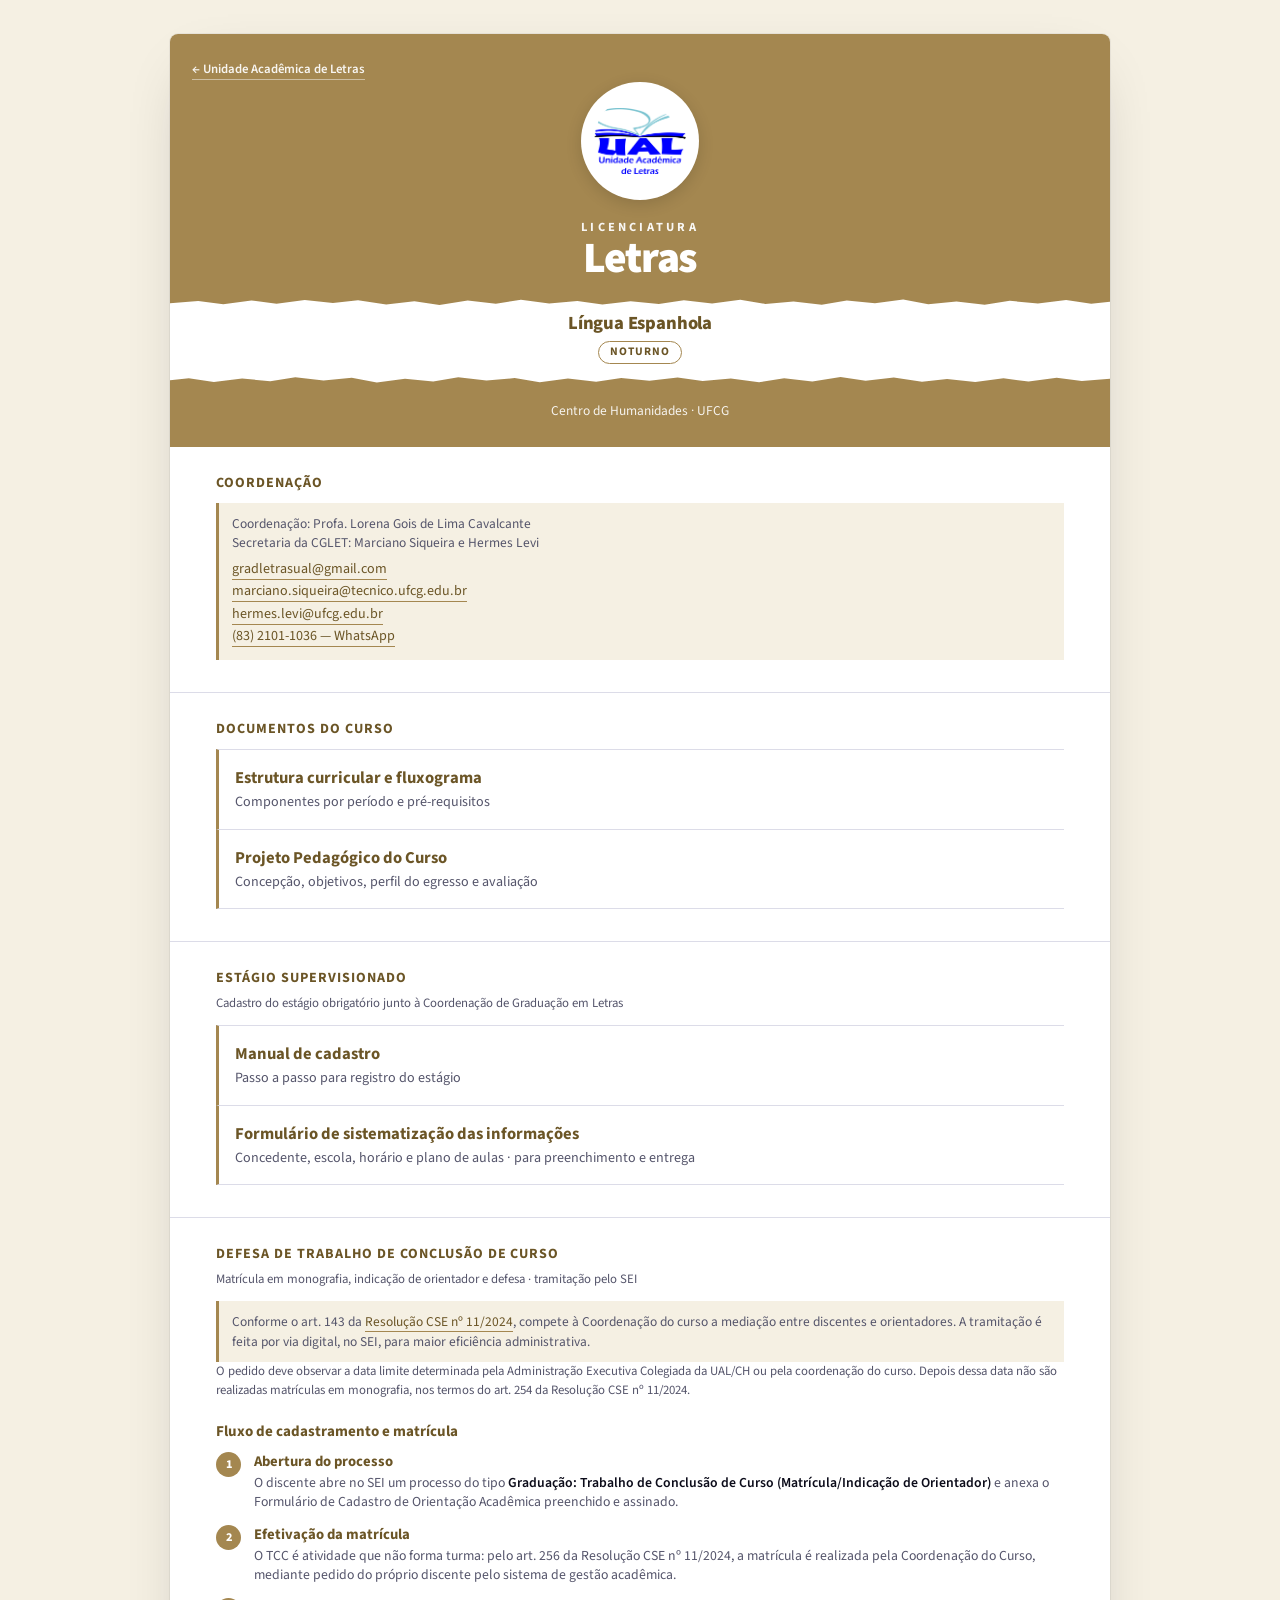
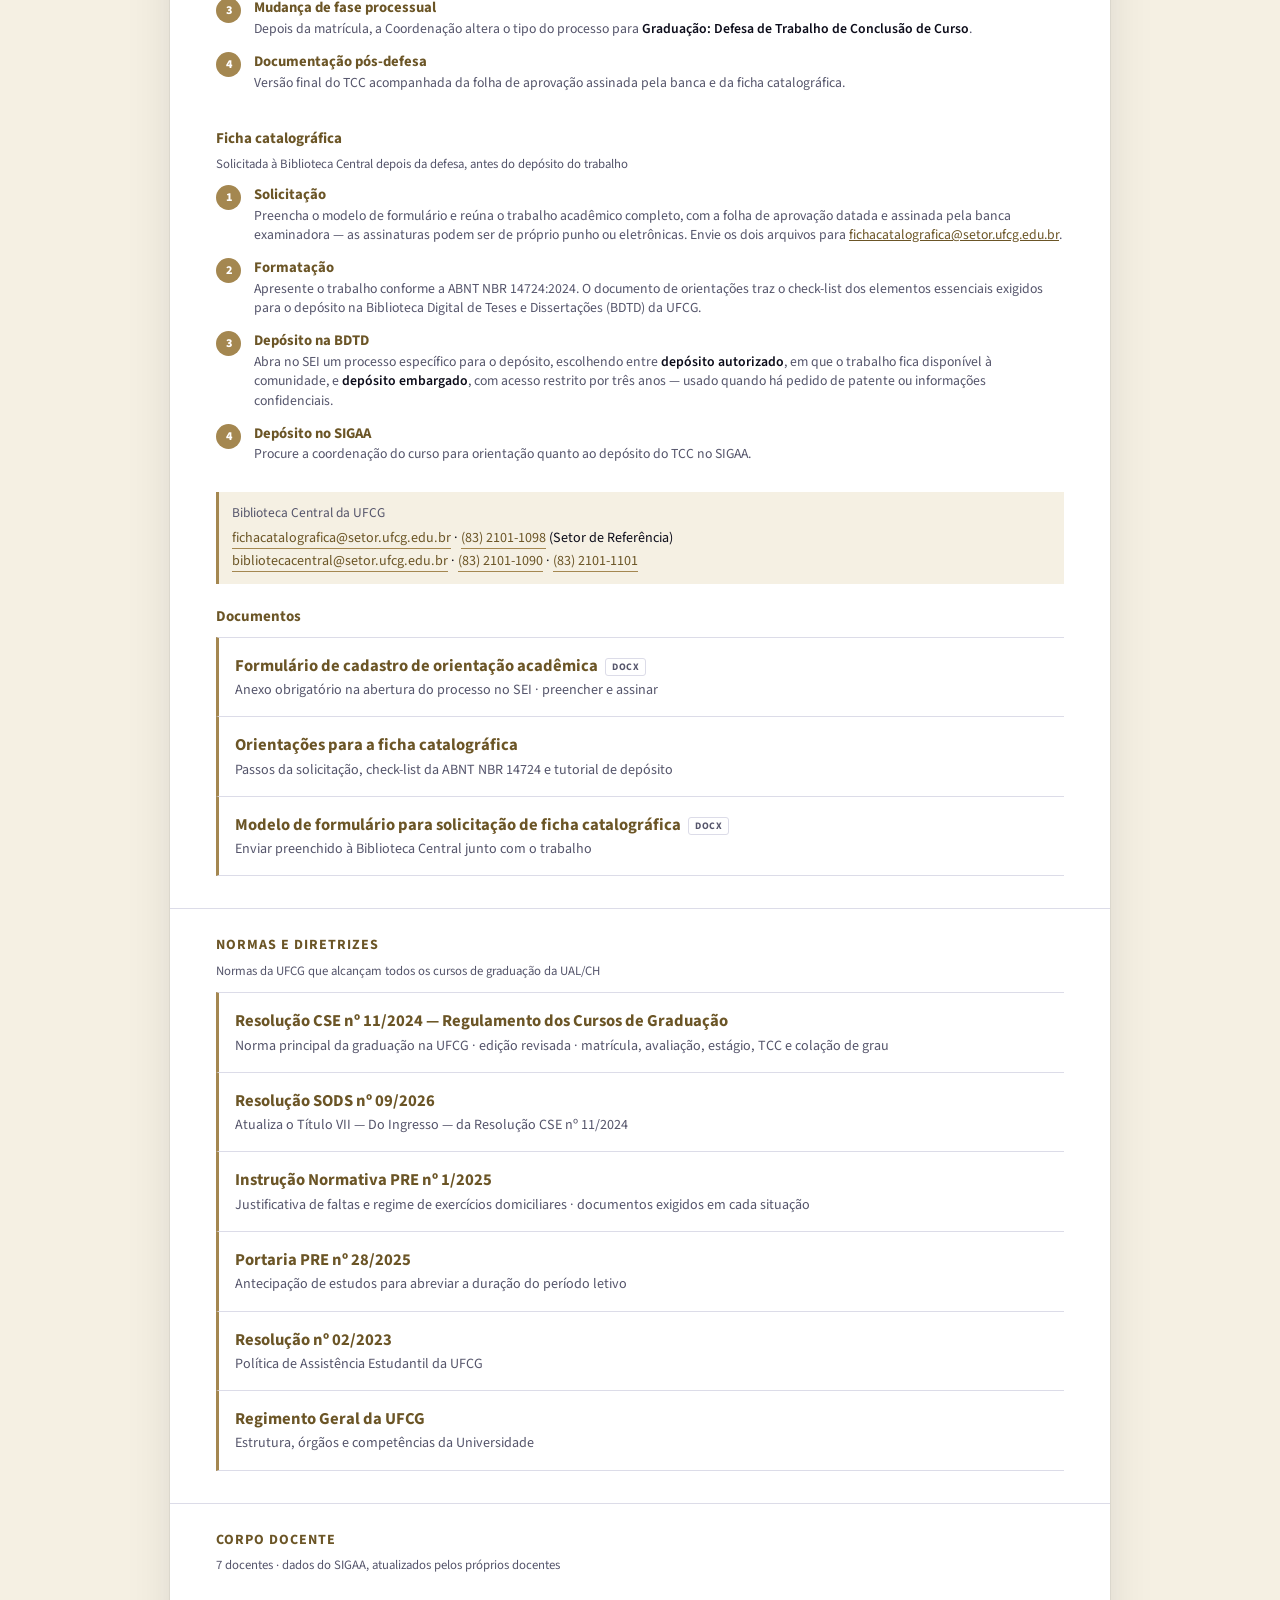
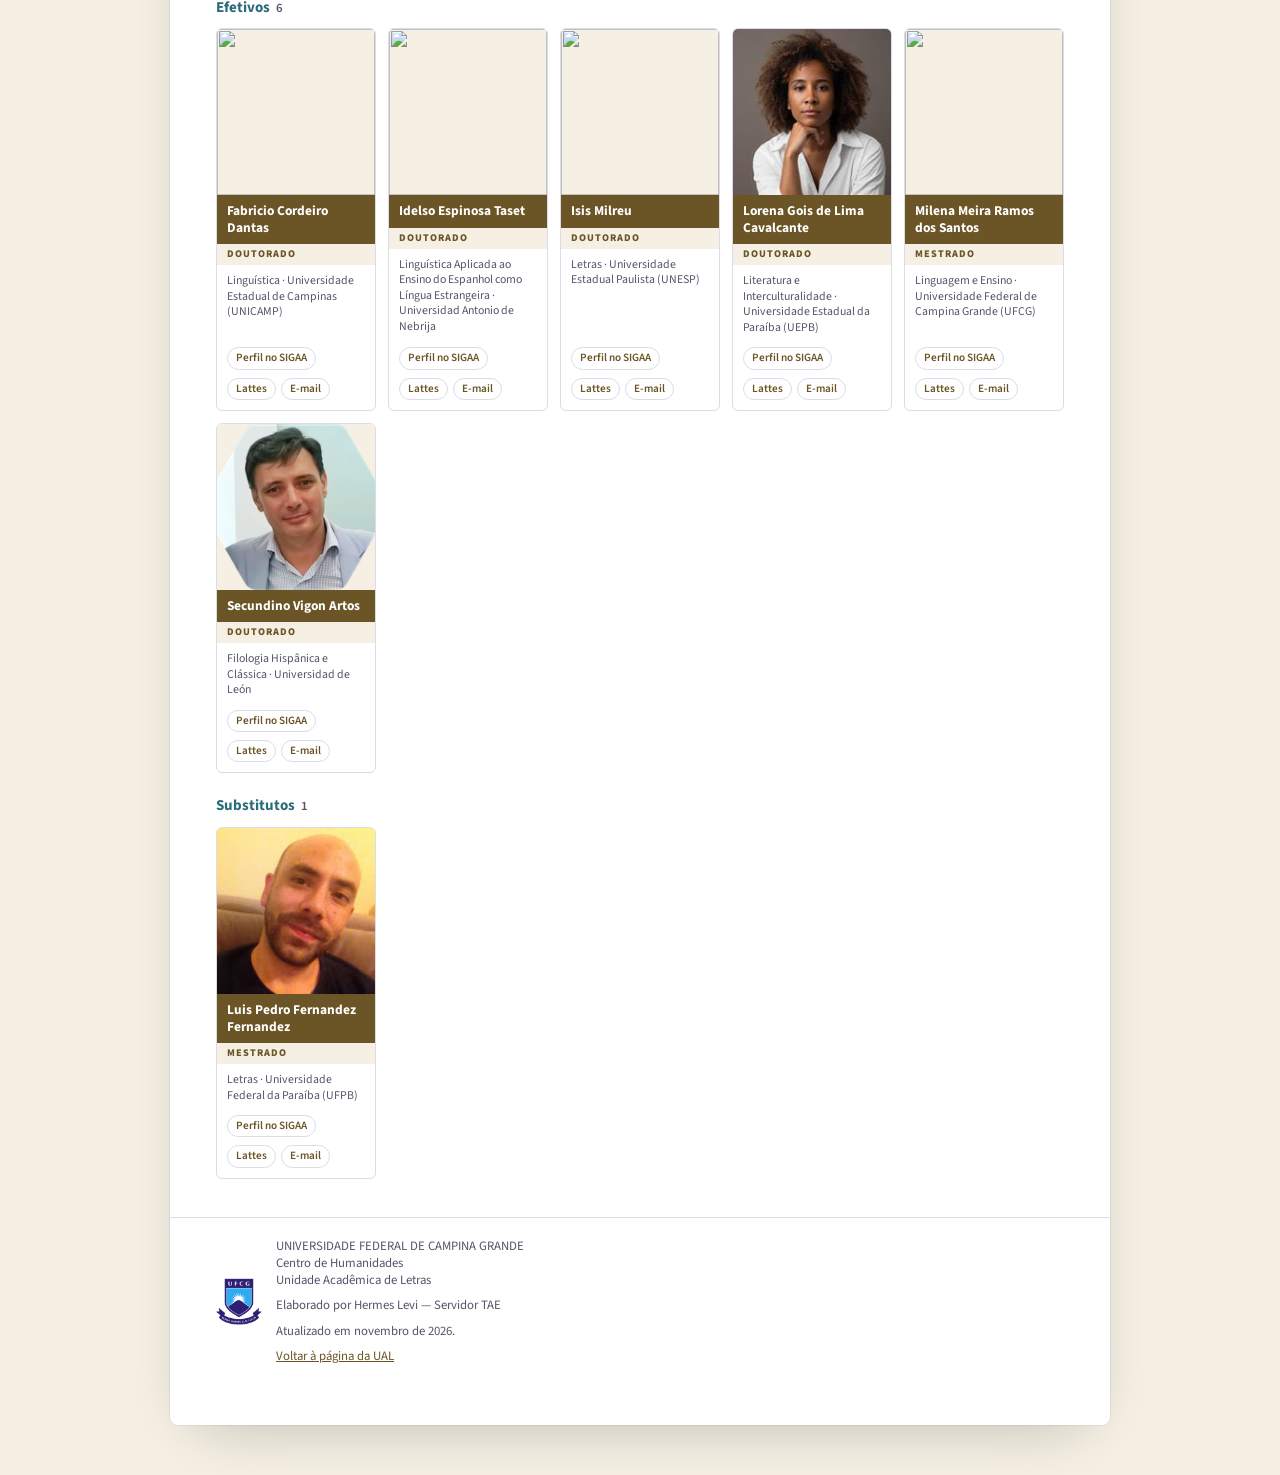
==== commit c5e570a1: "Inclui a Resolucao CSE 11/2024 nas normas dos cursos Faltava justamente a norma principal da graduac" ====
--- a/cursos/espanhol/index.html
+++ b/cursos/espanhol/index.html
@@ -81,9 +81,9 @@
     <h2>Defesa de Trabalho de Conclusão de Curso</h2>
     <p class="aviso">Matrícula em monografia, indicação de orientador e defesa &middot; tramitação pelo SEI</p>
     <div class="ficha">
-      <p>Conforme o art. 143 da Resolução CSE nº 11/2024, compete à Coordenação do curso a mediação entre discentes e orientadores. A tramitação é feita por via digital, no SEI, para maior eficiência administrativa.</p>
-    </div>
-    <p class="aviso">O pedido deve observar a data limite determinada pela Administração Executiva Colegiada da UAL/CH ou pela coordenação do curso. Depois dessa data não são realizadas matrículas em monografia.</p>
+      <p>Conforme o art. 143 da <a href="../../arquivos/normas/resolucao-cse-11-2024-regulamento-dos-cursos-de-graduacao.pdf" target="_blank" rel="noopener">Resolução CSE nº 11/2024</a>, compete à Coordenação do curso a mediação entre discentes e orientadores. A tramitação é feita por via digital, no SEI, para maior eficiência administrativa.</p>
+    </div>
+    <p class="aviso">O pedido deve observar a data limite determinada pela Administração Executiva Colegiada da UAL/CH ou pela coordenação do curso. Depois dessa data não são realizadas matrículas em monografia, nos termos do art. 254 da Resolução CSE nº 11/2024.</p>
 
     <h3>Fluxo de cadastramento e matrícula</h3>
     <ol class="passos">
@@ -93,7 +93,7 @@
       </li>
       <li>
         <b>Efetivação da matrícula</b>
-        A matrícula em monografia é efetivada mediante pedido do próprio discente, nos termos do Regulamento de Ensino.
+        O TCC é atividade que não forma turma: pelo art. 256 da Resolução CSE nº 11/2024, a matrícula é realizada pela Coordenação do Curso, mediante pedido do próprio discente pelo sistema de gestão acadêmica.
       </li>
       <li>
         <b>Mudança de fase processual</b>
@@ -154,9 +154,13 @@
     <h2>Normas e diretrizes</h2>
     <p class="aviso">Normas da UFCG que alcançam todos os cursos de graduação da UAL/CH</p>
     <nav class="links" aria-label="Normas e diretrizes">
+      <a class="link" href="../../arquivos/normas/resolucao-cse-11-2024-regulamento-dos-cursos-de-graduacao.pdf" target="_blank" rel="noopener">
+        <span class="rotulo">Resolução CSE nº 11/2024 &mdash; Regulamento dos Cursos de Graduação</span>
+        <span class="nota">Norma principal da graduação na UFCG &middot; edição revisada &middot; matrícula, avaliação, estágio, TCC e colação de grau</span>
+      </a>
       <a class="link" href="../../arquivos/normas/resolucao-sods-09-2026-regulamento-de-ensino-titulo-vii.pdf" target="_blank" rel="noopener">
         <span class="rotulo">Resolução SODS nº 09/2026</span>
-        <span class="nota">Atualiza o Título VII &mdash; Do Ingresso &mdash; do Regulamento de Ensino de Graduação</span>
+        <span class="nota">Atualiza o Título VII &mdash; Do Ingresso &mdash; da Resolução CSE nº 11/2024</span>
       </a>
       <a class="link" href="../../arquivos/normas/instrucao-normativa-pre-01-2025-faltas-e-exercicios-domiciliares.pdf" target="_blank" rel="noopener">
         <span class="rotulo">Instrução Normativa PRE nº 1/2025</span>
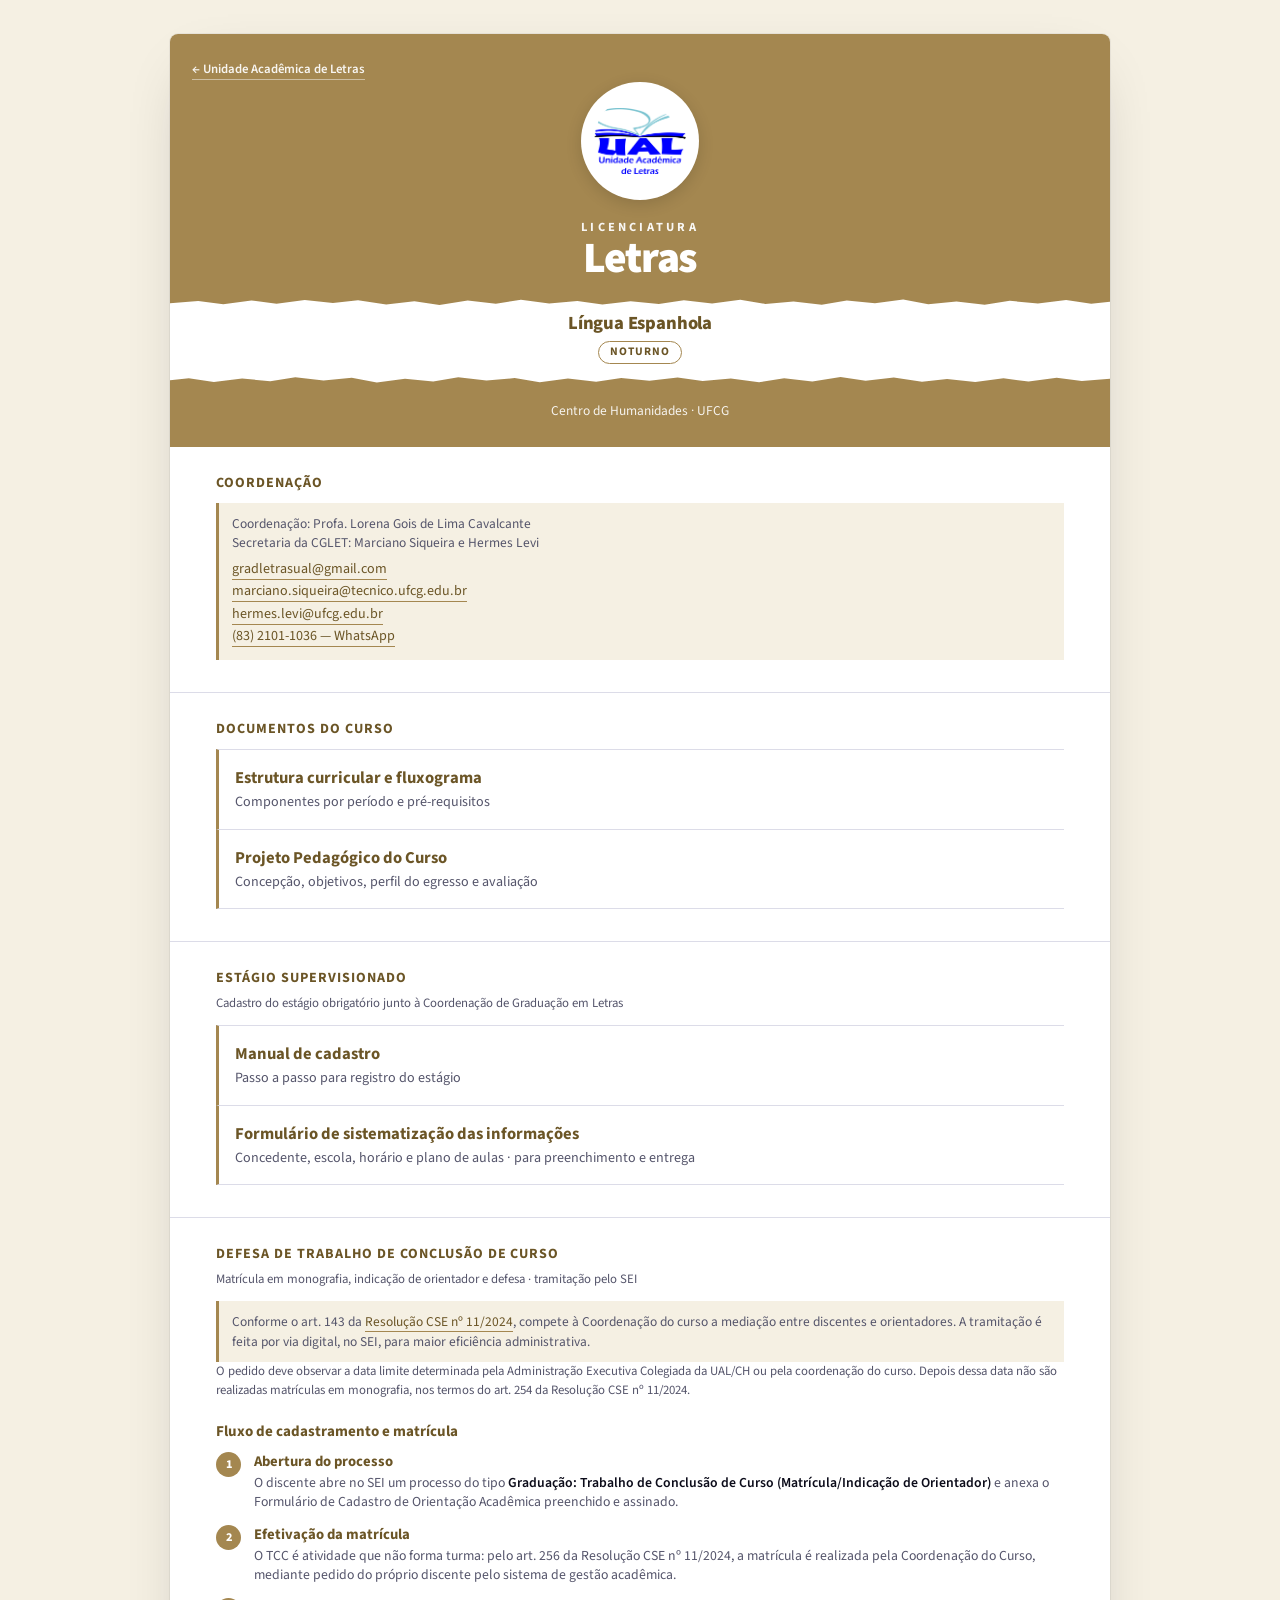
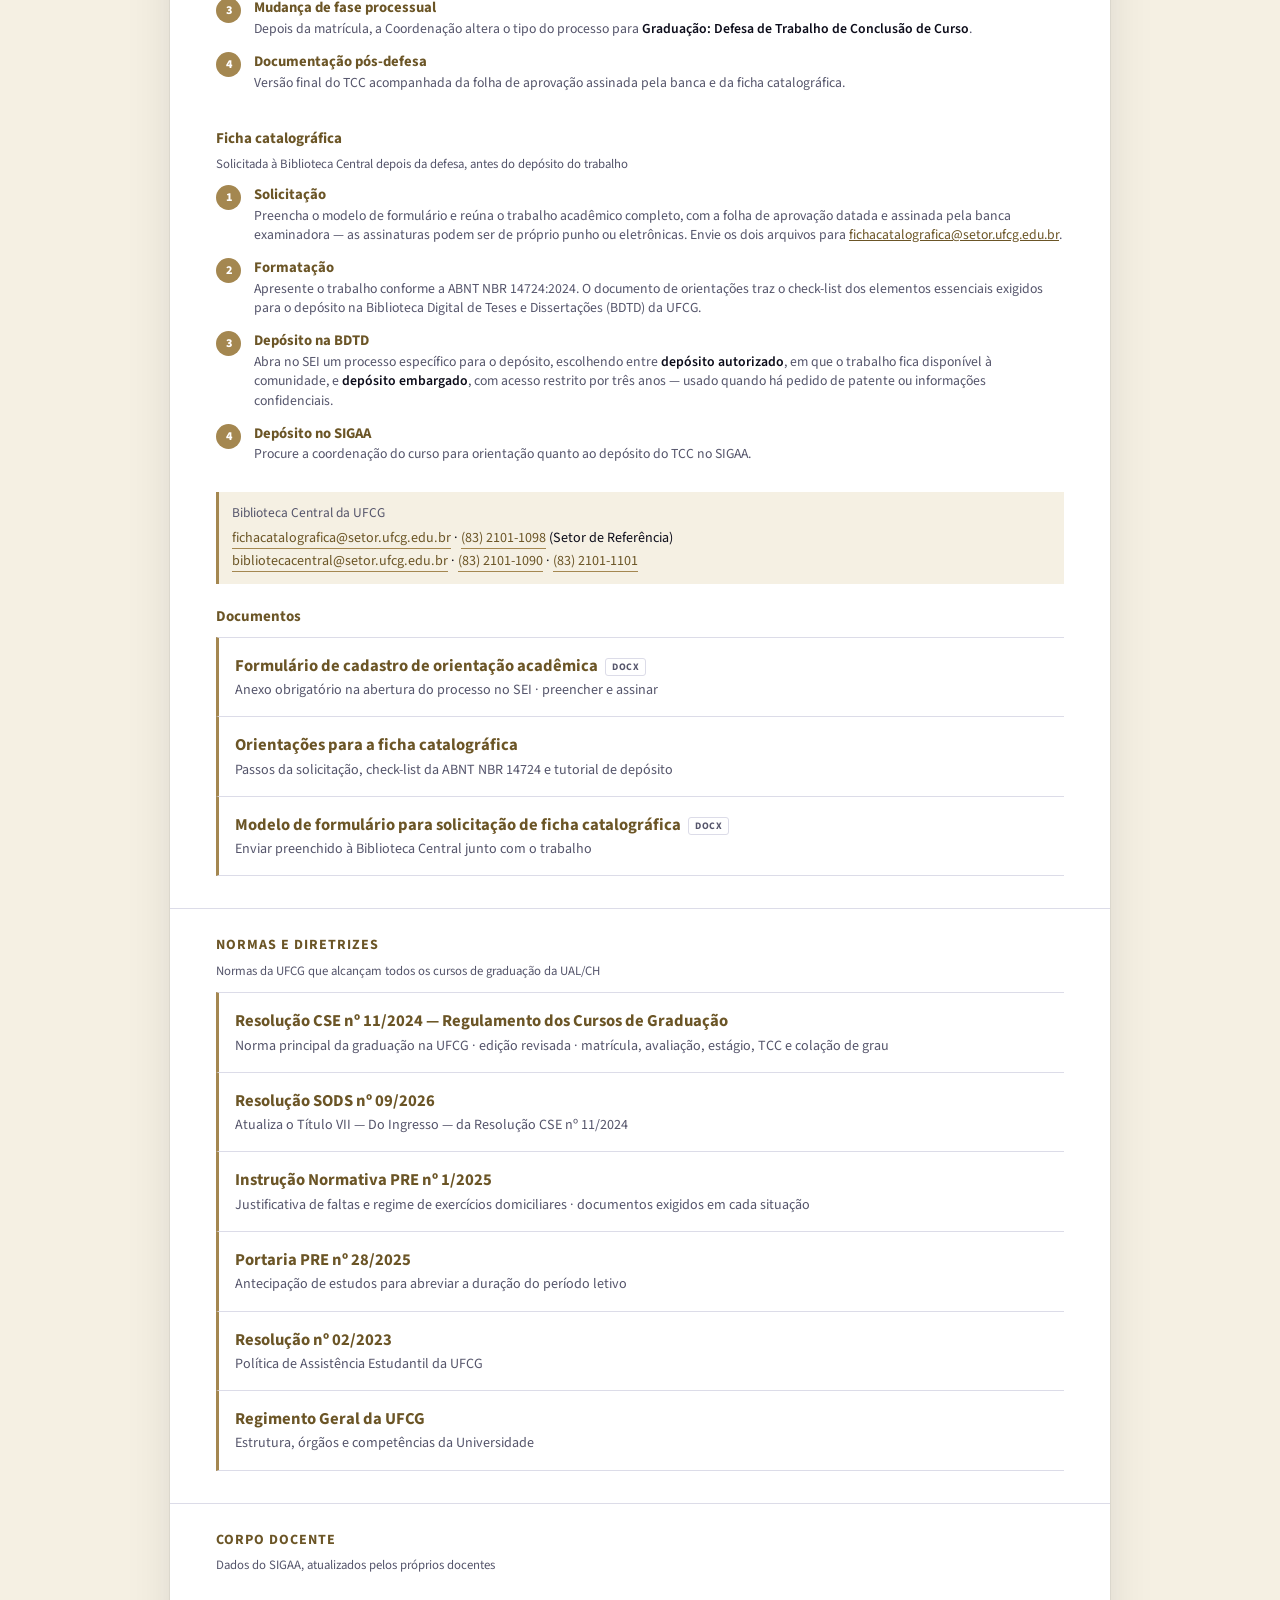
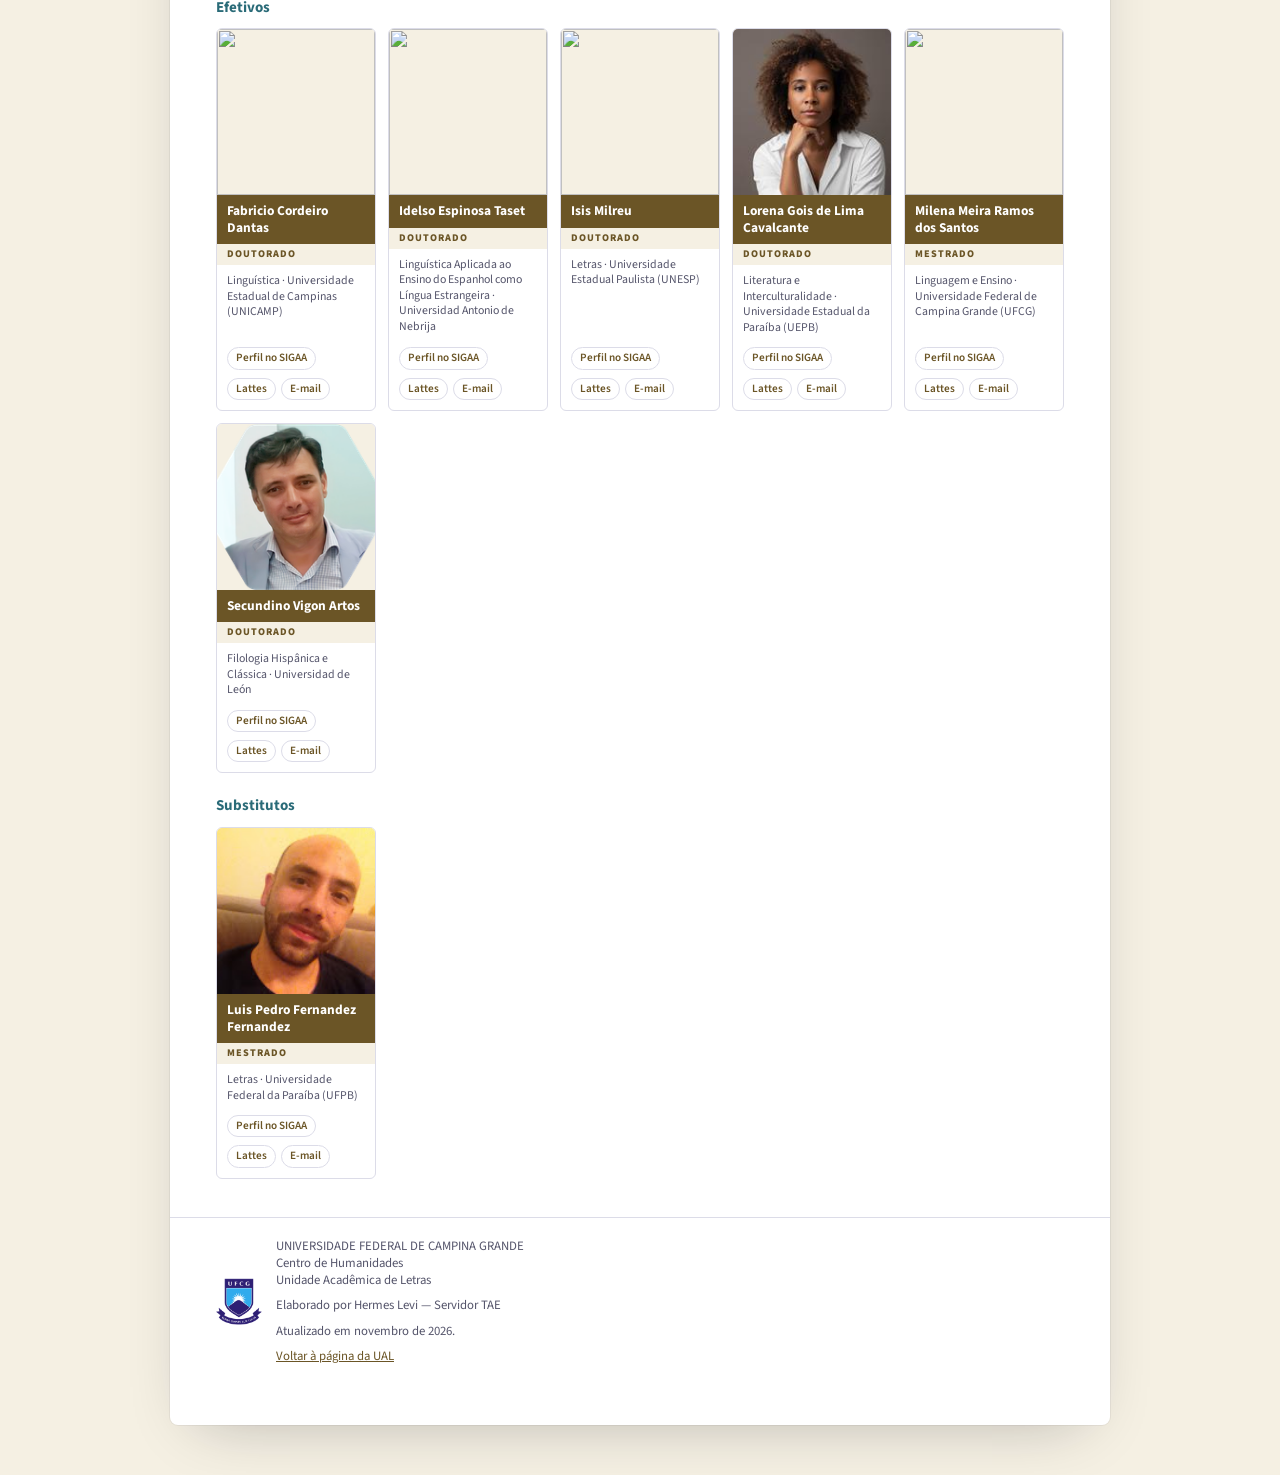
==== commit 50a831ae: "Retira a contagem de docentes das paginas Na pagina principal cada curso mostrava "N docentes" ao la" ====
--- a/cursos/espanhol/index.html
+++ b/cursos/espanhol/index.html
@@ -8,7 +8,7 @@
 <link rel="preconnect" href="https://fonts.googleapis.com">
 <link rel="preconnect" href="https://fonts.gstatic.com" crossorigin>
 <link href="https://fonts.googleapis.com/css2?family=Source+Sans+3:wght@400;600;700;900&display=swap" rel="stylesheet">
-<link rel="stylesheet" href="../../assets/estilo.css?v=20261105102138">
+<link rel="stylesheet" href="../../assets/estilo.css?v=20261105105949">
 <style>
   :root{--cor:#A48750;--cor-escura:#6B5526;--cor-clara:#F5F0E3}
 </style>
@@ -182,8 +182,8 @@
   </section>
   <section class="grupo">
     <h2>Corpo docente</h2>
-    <p class="aviso">7 docentes &middot; dados do SIGAA, atualizados pelos próprios docentes</p>
-    <h3 class="subtitulo">Efetivos<span>6</span></h3>
+    <p class="aviso">Dados do SIGAA, atualizados pelos próprios docentes</p>
+    <h3 class="subtitulo">Efetivos</h3>
     <ul class="docentes">
       <li class="docente">
         <img class="retrato" src="https://arquivos.ufcg.edu.br/arquivos/2026252011a839233973256a4e65fafc6/Screenshot_20260323_003712_Instagram.jpg" alt="" loading="lazy" referrerpolicy="no-referrer">
@@ -264,7 +264,7 @@
         </div>
       </li>
     </ul>
-    <h3 class="subtitulo">Substitutos<span>1</span></h3>
+    <h3 class="subtitulo">Substitutos</h3>
     <ul class="docentes">
       <li class="docente">
         <img class="retrato" src="../../assets/docentes/luis-pedro-fernandez-fernandez.png" alt="" loading="lazy">
--- a/assets/estilo.css
+++ b/assets/estilo.css
@@ -197,12 +197,6 @@
   font-weight:700;
   color:var(--verde-livro);
 }
-.subtitulo span{
-  font-weight:600;
-  font-size:.8rem;
-  color:var(--tinta-suave);
-  margin-left:6px;
-}
 /* ---------- grade de docentes ----------
    Retrato em cima, plaquinha escura com o nome, dados abaixo. */
 .docentes{
